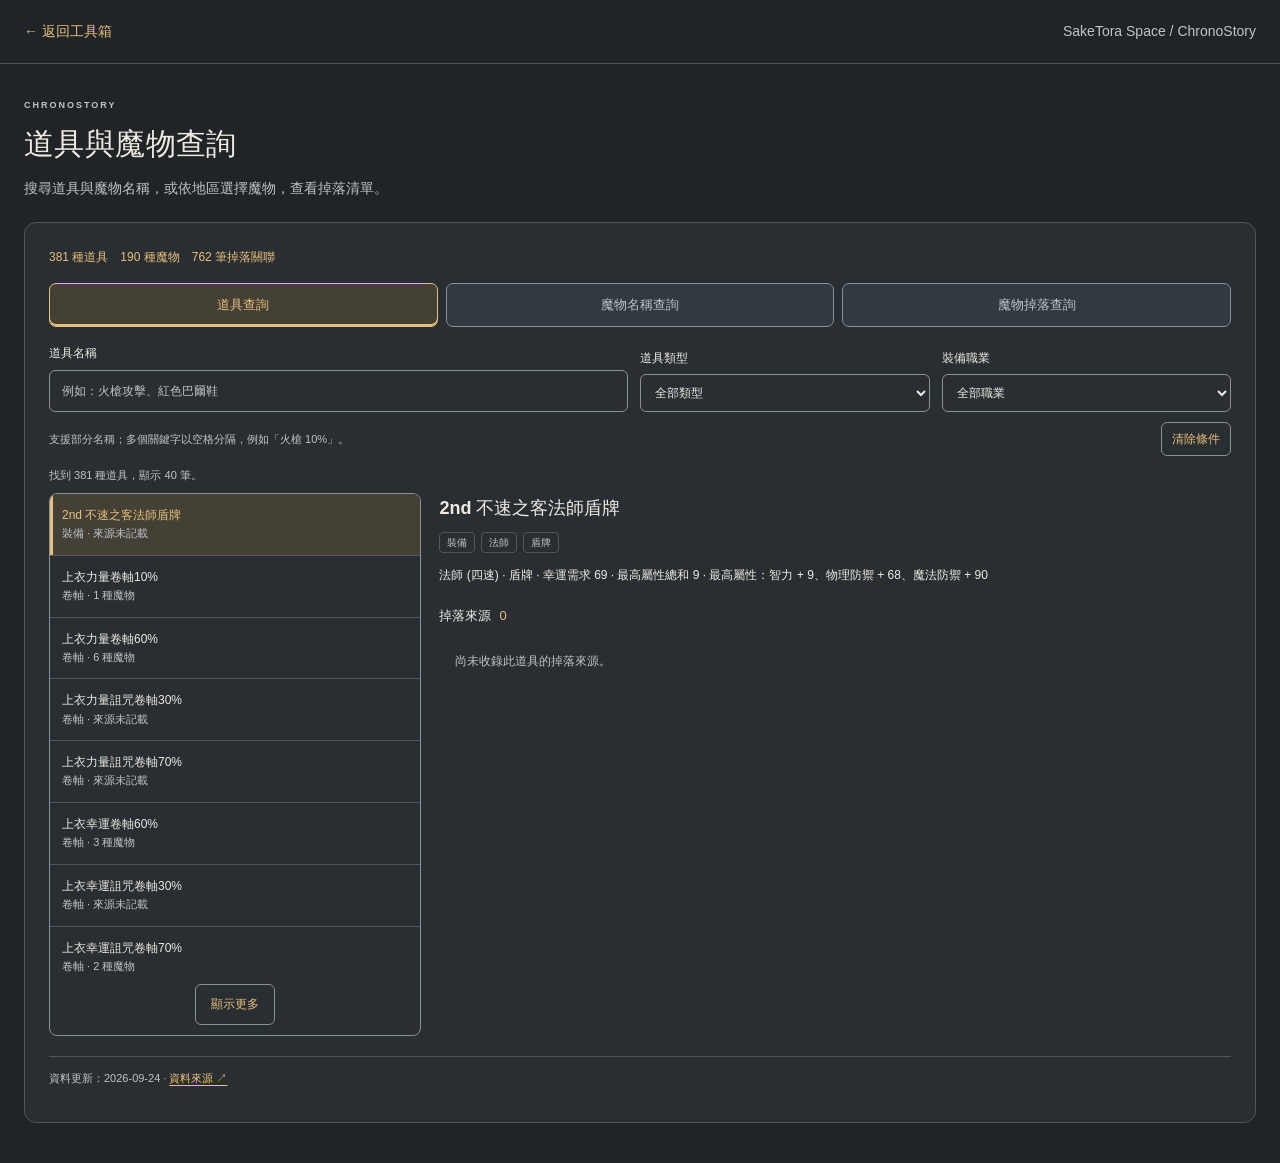
==== chronostory-drops.html @ 6ffffc15 "feat: 新增 ChronoStory 查詢工具並更新全站配色 新增道具、魔物與地區掉落查詢，支援關鍵字及職業、類型篩選。  加入掉落資料快照、試算表匯入器與測試，並補充資料更新文件。  新增一至四" ====
<!doctype html>
<html lang="zh-Hant">
<head>
  <meta charset="utf-8">
  <meta name="viewport" content="width=device-width, initial-scale=1">
  <meta name="theme-color" content="#202427">
  <meta name="description" content="ChronoStory 道具與魔物查詢，依名稱搜尋掉落來源，或選擇地區與魔物查看掉落清單。">
  <title>道具與魔物查詢 · ChronoStory · SakeTora Space</title>
  <link rel="icon" href="./assets/favicon.svg" type="image/svg+xml">
  <link rel="stylesheet" href="./assets/css/styles.css">
  <link rel="stylesheet" href="./assets/css/chronostory-drops.css">
  <script src="./assets/js/tools/chronostory/drop-search.js" defer></script>
</head>
<body class="chronostory-page">
  <a class="skip-link" href="#main">跳至主要內容</a>
  <header class="chronostory-header"><a href="./index.html">← 返回工具箱</a><span class="muted">SakeTora Space / ChronoStory</span></header>
  <main id="main">
    <div class="chronostory-heading"><span class="eyebrow muted">CHRONOSTORY</span><h1>道具與魔物查詢</h1><p class="muted">搜尋道具與魔物名稱，或依地區選擇魔物，查看掉落清單。</p></div>
    <section id="chronostory-content" class="chronostory-panel" aria-label="ChronoStory 掉落查詢"></section>
    <noscript><p>請啟用 JavaScript 以使用查詢功能。</p></noscript>
  </main>
</body>
</html>
---- assets/css/styles.css ----
:root {
  color-scheme: dark;
  --bg: #202427;
  --panel: #292e32;
  --surface-soft: #333a3f;
  --panel-hover: #3c4143;
  --line: #4d565c;
  --control-line: #879198;
  --text: #eeeae2;
  --muted: #bdc4c7;
  --accent: #e7bf7b;
  --selected: #444036;
  --primary: #e7bf7b;
  --primary-hover: #f2d39f;
  --on-primary: #292419;
  --success: #a1d2b0;
  --warning: #f2d39f;
  --danger: #ffa8aa;
  --shadow: 0 8px 24px #00000018;
  --sidebar: 232px;
  font-family: Inter, "Segoe UI", "Noto Sans TC", "Microsoft JhengHei", sans-serif;
  font-synthesis: none;
}
*{box-sizing:border-box}html{scroll-behavior:smooth;scroll-padding-top:24px}body{margin:0;background:var(--bg);color:var(--text);font-size:14px;line-height:1.65}button,input,textarea{font:inherit}button,a,input,textarea{-webkit-tap-highlight-color:transparent}button{cursor:pointer}button,a{touch-action:manipulation}button{color:inherit}a{color:inherit;text-decoration:none}button:focus-visible,a:focus-visible,input:focus-visible,textarea:focus-visible{outline:2px solid var(--accent);outline-offset:4px}button:disabled{opacity:.45;cursor:not-allowed}[hidden]{display:none!important}.muted{color:var(--muted)}.accent{color:var(--accent)}.skip-link{position:fixed;top:-80px;left:20px;z-index:20;padding:12px;background:var(--accent);color:var(--bg)}.skip-link:focus{top:12px}
.sidebar{width:var(--sidebar);position:fixed;inset:0 auto 0 0;border-right:1px solid var(--line);padding:34px 22px;display:flex;flex-direction:column;background:var(--panel)}.brand{display:flex;gap:12px;align-items:center;font-size:21px;font-weight:700;letter-spacing:-.6px}.brand small{display:block;font-size:9px;color:var(--muted);letter-spacing:1.6px;font-weight:500;margin-top:1px}.brand-mark{position:relative;display:grid;place-items:center;width:40px;height:44px;border-radius:12px;background:var(--primary);color:var(--on-primary);font-size:29px;font-weight:800;transform:rotate(-5deg)}.brand-mark span{position:absolute;font-size:17px;right:-4px;top:-9px;color:var(--accent);text-shadow:2px 2px var(--panel)}.nav-label{font-size:10px;letter-spacing:1.8px;color:var(--muted);margin:58px 12px 14px}.navigation{display:grid;gap:7px}.nav-item{display:flex;align-items:center;gap:13px;background:none;border:0;padding:12px 14px;text-align:left;border-radius:7px;color:var(--muted)}.nav-item>span:first-child{font-size:21px;width:20px;line-height:1}.nav-item.active{background:var(--selected);color:var(--accent)}.nav-item:hover{background:var(--surface-soft)}.nav-count{margin-left:auto;font-size:11px;line-height:20px;min-width:22px;text-align:center;border-radius:4px;background:var(--surface-soft)}.nav-divider{height:1px;background:var(--line);margin:14px 10px}.sidebar-bottom{margin-top:auto;font-size:11px;color:var(--muted);padding:16px 10px 0}.status-dot{display:inline-block;width:6px;height:6px;border-radius:50%;background:var(--success);margin-right:7px;vertical-align:middle}
.workspace{margin-left:var(--sidebar)}.topbar{height:76px;border-bottom:1px solid var(--line);display:flex;justify-content:space-between;align-items:center;padding:0 48px;font-size:12px}.breadcrumb{margin:0 16px;color:var(--muted)}.local-badge{color:var(--muted);font-size:11px}main{max-width:1370px;padding:0 48px;margin:auto}.eyebrow{font-size:9px;letter-spacing:2px;font-weight:600}.primary-button{background:var(--primary);color:var(--on-primary);border:1px solid var(--accent);border-radius:6px;padding:10px 17px;font-weight:650;display:inline-flex;gap:29px;align-items:center;justify-content:center;font-size:12px}.primary-button:hover{background:var(--primary-hover);border-color:var(--primary-hover)}
.toolbox{padding-top:34px}.section-top{display:flex;align-items:center;justify-content:space-between;gap:20px}h1,h2{font-size:22px;letter-spacing:.4px;font-weight:600;margin:7px 0 0}#result-count{display:inline-block;vertical-align:middle;font-size:11px;font-weight:400;color:var(--muted);border:1px solid var(--line);padding:0 7px;border-radius:4px;margin-left:9px;line-height:20px}.search{display:flex;align-items:center;gap:10px;width:260px;padding:7px 11px;border:1px solid var(--line);border-radius:6px;background:var(--panel);color:var(--muted)}.search>span{font-size:24px;line-height:1}.search input{min-width:0;width:100%;border:0;background:none;outline:none;color:var(--text);font-size:12px}.search:focus-within{border-color:var(--accent)}.search kbd{font-family:inherit;border:1px solid var(--control-line);border-radius:3px;padding:0 5px;font-size:10px}.filter-row{display:flex;align-items:center;justify-content:space-between;margin:24px 0 21px;gap:16px}.filter-tabs{display:flex;gap:7px;flex-wrap:wrap}.filter-tab{border:1px solid transparent;background:none;border-radius:5px;padding:5px 13px;font-size:11px;color:var(--muted)}.filter-tab.active{background:var(--selected);border-color:var(--accent);color:var(--accent)}.filter-tab:hover{color:var(--text)}.filter-hint{font-size:10px;color:var(--muted)}.tool-grid{display:grid;grid-template-columns:repeat(3,minmax(0,1fr));gap:12px}.tool-card{position:relative;display:flex;flex-direction:column;background:var(--panel);border:1px solid var(--line);border-radius:10px;padding:14px 15px 0;transition:border-color .2s,transform .2s;min-height:168px}.tool-card:hover{border-color:var(--accent);transform:translateY(-3px)}.card-top{display:flex;justify-content:space-between;align-items:center;margin-bottom:8px}.tool-icon{width:30px;height:30px;display:grid;place-items:center;flex-shrink:0;border-radius:8px;font-size:20px;line-height:1;color:var(--tone);background:color-mix(in srgb,var(--tone) 10%,transparent);border:1px solid color-mix(in srgb,var(--tone) 17%,transparent)}.favorite-button{background:none;border:0;color:var(--muted);padding:6px;font-size:23px;line-height:1}.favorite-button[aria-pressed="true"]{color:var(--accent)}.favorite-button:hover{color:var(--accent)}.tool-card h3{font-size:15px;letter-spacing:.3px;margin:0 0 6px;font-weight:600}.tool-card p{font-size:11px;line-height:1.8;color:var(--muted);margin:0 0 10px;flex:1}.card-footer{display:flex;align-items:center;justify-content:space-between;border-top:1px solid var(--line);padding:8px 0}.category-label{font-size:9px;letter-spacing:.5px;color:var(--muted)}.open-tool{border:0;background:none;font-size:10px;padding:3px 0 3px 12px;color:var(--text)}.open-tool span{font-size:15px;margin-left:12px;color:var(--accent)}.empty-state{text-align:center;padding:50px 20px;border:1px dashed var(--line);border-radius:9px;color:var(--muted)}.empty-state>span{font-size:35px}.empty-state h3{color:var(--text);margin:5px}.empty-state p{font-size:13px}footer{display:flex;justify-content:space-between;color:var(--muted);font-size:10px;padding:28px 0}footer .accent{margin-left:6px}
dialog{width:min(520px,calc(100% - 32px));max-height:calc(100dvh - 40px);background:var(--panel);color:var(--text);border:1px solid var(--control-line);border-radius:14px;padding:25px;box-shadow:0 30px 100px #0007}dialog::backdrop{background:#10182099;backdrop-filter:blur(5px)}body:has(dialog[open]){overflow:hidden}.dialog-header{display:flex;justify-content:space-between;align-items:center;margin-bottom:18px}.dialog-header h2{margin-top:4px}.icon-button{border:1px solid var(--line);background:var(--surface-soft);border-radius:6px;width:34px;height:34px;font-size:24px;line-height:1}.tool-description{color:var(--muted);font-size:13px;margin-bottom:20px}.tool-form{display:grid;gap:16px}.field{display:grid;gap:6px;font-size:12px;color:var(--text)}.field input,.field textarea{border:1px solid var(--control-line);border-radius:6px;background:var(--panel);padding:10px 12px;color:var(--text);width:100%;min-width:0}.field textarea{resize:vertical;min-height:125px;line-height:1.8}.field small{color:var(--muted);font-size:10px}.input-row{display:grid;grid-template-columns:1fr 1fr;gap:14px}.result{padding:17px;background:var(--selected);border:1px solid var(--accent);border-radius:7px;color:var(--accent);overflow-wrap:anywhere;white-space:pre-wrap;font-size:14px;min-height:61px}.actions{display:flex;gap:9px;flex-wrap:wrap}.secondary-button{border:1px solid var(--control-line);color:var(--accent);background:transparent;border-radius:6px;padding:9px 15px;font-size:12px}.secondary-button:hover{background:var(--selected)}.timer-display{text-align:center;font-size:64px;font-variant-numeric:tabular-nums;letter-spacing:3px;color:var(--accent);line-height:1.4;margin:15px 0}.helper,.notice{font-size:11px;color:var(--muted)}.stats{display:grid;grid-template-columns:repeat(3,1fr);gap:9px}.stat{text-align:center;background:var(--selected);border-radius:6px;padding:14px 3px;font-size:11px;color:var(--muted)}.stat strong{display:block;color:var(--accent);font-size:25px}.toast{position:fixed;bottom:24px;left:calc(50% + var(--sidebar)/2);transform:translateX(-50%);border:1px solid var(--accent);background:var(--panel);box-shadow:0 10px 40px #0006;border-radius:8px;padding:11px 20px;color:var(--text);font-size:12px;z-index:10;max-width:90vw}

@media(max-width:1150px){:root{--sidebar:200px}.sidebar{padding:30px 15px}.topbar{padding:0 30px}main{padding:0 30px}.tool-grid{grid-template-columns:repeat(2,minmax(0,1fr))}.filter-hint{display:none}}
@media(max-width:780px){:root{--sidebar:0px}.sidebar{position:static;width:100%;padding:18px 22px;border-right:0;border-bottom:1px solid var(--line);display:block}.brand{font-size:19px}.brand-mark{width:35px;height:36px;font-size:25px}.brand small{font-size:8px}.nav-label,.navigation,.sidebar-bottom{display:none}.workspace{margin:0}.topbar{height:49px;padding:0 22px;font-size:10px}.local-badge{font-size:9px}main{padding:0 22px}.toolbox{padding-top:26px}.search{width:220px}.toast{left:50%}}
@media(max-width:520px){.section-top{display:block}.search{margin-top:19px;width:100%}.search input{font-size:13px}.search kbd{display:none}.filter-row{margin:17px 0}.filter-tabs{gap:4px}.filter-tab{padding:6px 11px;font-size:11px}.tool-grid{grid-template-columns:1fr}.tool-card{min-height:168px}.tool-card p{font-size:12px}footer{gap:10px;font-size:9px}.timer-display{font-size:50px}.local-badge{font-size:8px}.tool-form input,.tool-form textarea{font-size:16px}}
@media(prefers-reduced-motion:reduce){html{scroll-behavior:auto}*,*::before,*::after{transition:none!important}}

/* Expandable tool navigation */
.sidebar{overflow-y:auto}
.brand{flex-shrink:0}
.nav-item{width:100%;gap:9px;font-size:13px}
.nav-chevron{margin-left:auto;font-size:20px;transition:transform .2s}
.nav-item[aria-expanded="true"] .nav-chevron{transform:rotate(90deg)}
.nav-count + .nav-chevron{margin-left:0}
.nav-submenu{list-style:none;margin:5px 0 10px 23px;padding:0 0 0 12px;border-left:1px solid var(--line)}
.nav-tool{display:block;width:100%;border:0;background:none;color:var(--muted);text-align:left;padding:8px 6px;border-radius:5px;font-size:12px}
.nav-tool:hover{background:var(--panel-hover);color:var(--accent)}
.nav-empty{padding:9px 0;color:var(--muted);font-size:11px}
#navigation-toggle{display:none}
@media(max-width:780px){
  #navigation-toggle{display:block;margin-top:16px}
  .sidebar.menu-open .navigation{display:grid;margin-top:14px}
}

.timer-actions{display:grid;grid-template-columns:repeat(3,minmax(0,1fr));gap:10px;width:100%}
.timer-actions button{width:100%;min-width:0;padding:11px 8px}

/* Stretch the native button/link across its card, keeping favorites separate. */
.tool-card .open-tool::after{content:"";position:absolute;inset:0;z-index:1;border-radius:10px;cursor:pointer}
.tool-card .open-tool:focus-visible::after{outline:2px solid var(--accent);outline-offset:3px}
.tool-card .favorite-button{position:relative;z-index:2}
#timer-status{margin:0;min-height:1.65em;text-align:center;color:var(--muted)}
.type-filters{display:flex;align-items:center;flex-wrap:wrap;gap:8px 18px;margin:-5px 0 20px;font-size:12px;color:var(--muted)}
.type-filters label{display:inline-flex;align-items:center;gap:7px;min-height:36px;cursor:pointer;color:var(--text)}
.type-filters input{width:16px;height:16px;margin:0;accent-color:var(--primary);cursor:pointer}

/* Text labels and distinct surfaces keep card types recognizable without color alone. */
.card-identity{display:flex;align-items:center;gap:9px}
.card-type{font-size:10px;line-height:1.6;padding:2px 7px;border-radius:4px}
.card-tool{border-color:var(--line);box-shadow:inset 3px 0 var(--accent);background:var(--panel)}
.card-tool .tool-icon{background:var(--selected);border-color:var(--accent);color:var(--accent)}
.card-tool .card-type{background:var(--selected);color:var(--accent)}
.card-link{background:var(--panel)}
.card-link .tool-icon{background:var(--surface-soft);border-color:var(--line);color:var(--muted)}
.card-link .card-type{border:1px solid var(--line);color:var(--muted)}

/* Category accordions contain separate grids so links always start a new row. */
.tool-collection{display:grid;gap:24px;min-width:0}
.category-group{min-width:0;border-top:1px solid var(--line)}
.category-group>summary{display:flex;align-items:center;gap:10px;padding:14px 0;cursor:pointer;list-style:none}
.category-group>summary::-webkit-details-marker{display:none}
.category-group>summary::before{content:"›";color:var(--accent);font-size:22px;line-height:1;transition:transform .2s}
.category-group[open]>summary::before{transform:rotate(90deg)}
.category-group>summary:focus-visible{outline:2px solid var(--accent);outline-offset:3px;border-radius:4px}
.category-group>summary h2{font-size:16px;margin:0}
.group-count{color:var(--muted);font-size:11px;border:1px solid var(--line);border-radius:4px;padding:0 7px}
.category-content{display:grid;gap:20px;padding:0 0 6px}
.card-section{min-width:0}
.card-section-title{display:flex;gap:8px;align-items:center;margin:0 0 10px;font-size:11px;font-weight:500;color:var(--muted)}
.card-section-title span{font-size:10px;opacity:.8}

dialog.dialog-wide{width:min(960px,calc(100% - 32px))}
.glacier-help{margin:0;text-align:right}
.glacier-actions{justify-content:flex-end}
.reform-actions{justify-content:flex-end}
.grade-merchant{display:flex;align-items:center;gap:8px;font-size:12px;color:var(--text)}
.grade-merchant input{accent-color:var(--accent);flex-shrink:0}
.laboratory-timers{min-width:0;margin-top:16px;border-top:1px solid var(--line);padding-top:12px}
.laboratory-timers>summary{cursor:pointer;font-size:14px;line-height:1.8}
.laboratory-content{display:grid;gap:8px;margin-top:10px}
.laboratory-passwords{display:grid;grid-template-columns:repeat(2,minmax(0,1fr));gap:10px;margin:0}
.laboratory-passwords>div{min-width:0;padding:12px;background:var(--surface-soft);border:1px solid var(--line);border-radius:6px}
.laboratory-passwords dt{font-size:11px;color:var(--muted)}
.laboratory-passwords dd{margin:8px 0 0;color:var(--accent);font-size:15px;line-height:1.5;font-variant-numeric:tabular-nums;overflow-wrap:anywhere}
#laboratory-binary{font-family:monospace;white-space:nowrap}
.laboratory-note{margin:0 0 4px;line-height:1.7}
.laboratory-boss{display:grid;grid-template-columns:minmax(0,1fr) auto;align-items:center;gap:8px;padding:10px 12px;border:1px solid var(--line);border-radius:8px}
.laboratory-boss h3{grid-column:1/-1;margin:0;font-size:12px;font-weight:500;line-height:1.6}
.laboratory-clock{display:flex;flex-wrap:wrap;align-items:center;gap:8px}
.laboratory-clock-meta{display:grid;gap:2px}
.laboratory-clock output{font-size:28px;color:var(--accent);font-variant-numeric:tabular-nums}
.laboratory-boss .actions{gap:6px}
.laboratory-boss .actions button{padding:8px 10px;min-height:36px}
dialog:has(#timer-form) #timer-form{gap:10px;min-width:0;align-content:start}
dialog:has(#timer-form) .timer-display{font-size:50px;line-height:1.2;margin:4px 0}
@media(min-width:800px) and (orientation:landscape){
  dialog:has(#laboratory-timers[open]){width:min(960px,calc(100% - 32px))}
  dialog:has(#laboratory-timers[open]) #tool-content{display:grid;grid-template-columns:minmax(240px,.85fr) minmax(0,1.4fr);gap:24px;align-items:start}
  dialog:has(#laboratory-timers[open]) .laboratory-timers{margin-top:0;padding:0 0 0 24px;border-top:0;border-left:1px solid var(--line)}
}
@media(max-width:380px){
  .laboratory-boss{padding:10px;gap:6px}
  .laboratory-clock output{font-size:24px}
  .laboratory-clock-meta{flex-basis:100%}
}
.grade-chance{display:block;margin-top:5px;color:var(--muted);font-size:11px}
.reform-table.grade-table thead th{text-align:center}
.reform-table.grade-table thead th:first-child[rowspan]{text-align:left}
#grade-price[aria-invalid="true"]{border-color:var(--accent)}
.reform-prices{display:grid;grid-template-columns:repeat(2,minmax(0,1fr));gap:12px}
@media(max-width:480px){.reform-prices{grid-template-columns:1fr}}
.reform-help{margin:0}
.reform-messages{display:grid;gap:6px}
.reform-warning{color:var(--accent)}
.reform-table-scroll{min-width:0;overflow-x:auto;border:1px solid var(--line);border-radius:8px}
.reform-table-scroll:focus-visible{outline:2px solid var(--accent);outline-offset:3px}
.reform-table{width:100%;border-collapse:collapse;white-space:nowrap;font-size:12px}
.reform-table th,.reform-table td{padding:12px;text-align:right;border-top:1px solid var(--line)}
.reform-table th:first-child,.reform-table td:first-child{text-align:left}
.reform-formula{display:block;white-space:normal;min-width:210px;max-width:280px;margin-top:5px;color:var(--muted);font-size:11px;font-weight:400}
.reform-quick-table th:nth-child(2),.reform-quick-table td:nth-child(2){text-align:center}
.reform-quick-table .field{justify-items:center}
.reform-table thead{background:var(--surface-soft);color:var(--muted)}
.reform-table tbody th{font-weight:400}
.reform-table tbody tr:nth-child(even){background:var(--surface-soft)}
.reform-table input{min-width:90px;width:110px;text-align:right}
.reform-table output{color:var(--accent);font-variant-numeric:tabular-nums}
.reform-table input[aria-invalid="true"],.reform-prices input[aria-invalid="true"]{border-color:var(--accent)}
.job-info{display:grid;gap:12px}
.job-info>details{min-width:0;border:1px solid var(--line);border-radius:8px;padding:12px}
.job-info summary{cursor:pointer;font-size:14px;color:var(--accent)}
.job-info .job-location-details>summary{list-style:none;font-size:inherit;color:inherit}
.job-location-details>summary::-webkit-details-marker{display:none}
.job-location-toggle{display:inline-block;margin-left:6px;padding:1px 8px;border:1px solid var(--line);border-radius:4px;color:var(--accent);font-size:11px}
.job-location-details .job-location-hide,.job-location-details[open] .job-location-show{display:none}
.job-location-details[open] .job-location-hide{display:inline}
.job-steps{margin:12px 0 0;padding-left:24px;font-size:13px;line-height:1.8}
.job-steps>li+li{margin-top:12px}
.job-steps-compact{margin-top:4px;line-height:1.5}
.job-steps-compact>li+li{margin-top:4px}
.job-locations{margin:6px 0 0;padding-left:20px;color:var(--muted)}
.job-info a{color:var(--accent);text-decoration:underline;text-underline-offset:3px}
.job-info summary:focus-visible,.job-table-scroll:focus-visible{outline:2px solid var(--accent);outline-offset:3px}
.job-table-scroll{overflow-x:auto;margin-top:12px}
.job-table{width:100%;border-collapse:collapse;font-size:12px;white-space:nowrap}
.job-table th,.job-table td{padding:10px 8px;text-align:left;border-bottom:1px solid var(--line)}
.job-table thead{background:var(--surface-soft);color:var(--muted)}
.job-table tbody th{font-weight:400}
.job-table tbody tr:last-child th,.job-table tbody tr:last-child td{border-bottom:0}
.sr-only{position:absolute;width:1px;height:1px;padding:0;margin:-1px;overflow:hidden;clip:rect(0,0,0,0);white-space:nowrap;border:0}
.glacier-prices{display:grid;grid-template-columns:repeat(3,minmax(0,1fr));gap:12px}
.glacier-table-scroll{min-width:0;overflow-x:auto;border:1px solid var(--line);border-radius:8px}
.glacier-table-scroll:focus-visible{outline:2px solid var(--accent);outline-offset:3px}
.glacier-table{width:100%;border-collapse:collapse;white-space:nowrap;font-size:12px}
.glacier-table caption{text-align:left;padding:14px;color:var(--text);font-weight:600}
.glacier-table th,.glacier-table td{padding:12px;text-align:right;border-top:1px solid var(--line)}
.glacier-table th:first-child{text-align:left}
.glacier-table thead{background:var(--surface-soft);color:var(--muted)}
.glacier-table tbody th{font-weight:400}
.glacier-table tbody tr:nth-child(even){background:var(--surface-soft)}
.glacier-table output{color:var(--accent);font-variant-numeric:tabular-nums;font-weight:600}
@media(max-width:780px){.glacier-prices{grid-template-columns:repeat(2,minmax(0,1fr))}}
@media(max-width:380px){.glacier-prices{grid-template-columns:1fr}}

.glacier-acquisition{display:grid;gap:10px}
.glacier-acquisition>div{display:grid;grid-template-columns:130px 1fr auto;gap:10px;padding:12px;background:var(--surface-soft);border:1px solid var(--line);border-radius:6px;font-size:12px}
.glacier-acquisition strong{font-weight:500}
.glacier-acquisition span{color:var(--muted)}
.glacier-acquisition b{color:var(--accent);font-variant-numeric:tabular-nums}
@media(max-width:780px){.glacier-acquisition>div{grid-template-columns:1fr}.glacier-acquisition b{font-size:13px}}

/* Graphite and amber: shared control and reading states. */
::selection{background:var(--primary);color:var(--on-primary)}
input,select,textarea{accent-color:var(--primary)}
input::placeholder,textarea::placeholder{color:var(--muted);opacity:1}
.sidebar,.topbar{background:var(--panel)}
.nav-item.active{box-shadow:inset 3px 0 var(--accent)}
.search{border-color:var(--control-line)}
.search:focus-within{outline:2px solid var(--accent);outline-offset:3px}
.tool-card:hover{background:var(--panel-hover)}
.card-tool .tool-icon{border-color:var(--line)}
.secondary-button{background:var(--panel)}
.secondary-button:hover{border-color:var(--accent)}
.reform-warning{color:var(--warning)}
#grade-price[aria-invalid="true"],.reform-table input[aria-invalid="true"],.reform-prices input[aria-invalid="true"]{border-color:var(--danger)}
select:focus-visible{outline:2px solid var(--accent);outline-offset:4px}
---- assets/css/chronostory-drops.css ----
/* ChronoStory: local item / monster drop lookup. */
.chronostory-header{display:flex;justify-content:space-between;gap:16px;flex-wrap:wrap;padding:20px max(24px,calc((100% - 1232px)/2));border-bottom:1px solid var(--line)}
.chronostory-header a{color:var(--accent)}
.chronostory-page main{max-width:1280px;padding:28px 24px 40px}
.chronostory-heading{margin-bottom:22px}
.chronostory-heading h1{margin:4px 0;font-size:30px}
.chronostory-heading p{margin:8px 0;font-size:14px}
.chronostory-panel{padding:24px;border:1px solid var(--line);border-radius:12px;background:var(--panel)}
.drop-search{min-width:0;font-size:13px;line-height:1.7}
.drop-search [hidden]{display:none!important}
.drop-summary,.drop-tags{display:flex;gap:6px 12px;flex-wrap:wrap}
.drop-summary{color:var(--accent);font-size:12px;margin-bottom:16px}
.drop-modes{display:flex;gap:8px;margin-bottom:16px}
.drop-modes button{flex:1;border:1px solid var(--line);border-radius:7px;padding:10px;background:var(--surface-soft);color:var(--muted);font-size:13px}
.drop-modes button[aria-pressed="true"]{background:var(--selected);color:var(--accent);border-color:var(--accent)}
.drop-controls{display:grid;grid-template-columns:minmax(0,2fr) minmax(0,1fr) minmax(0,1fr);gap:12px;align-items:end}
.drop-region-controls{display:grid;grid-template-columns:repeat(2,minmax(0,1fr));gap:16px}
.drop-search .field{min-width:0}
.drop-search select{width:100%;min-width:0;border:1px solid var(--control-line);border-radius:6px;background:var(--panel);padding:10px;color:var(--text);font:inherit}
.drop-search select:disabled{opacity:.5}
.drop-search-actions{display:flex;align-items:center;justify-content:space-between;gap:12px;margin:10px 0}
.drop-search-actions p{margin:0}
.drop-search-actions button{flex-shrink:0;padding:6px 10px}
#drop-result-status{margin:8px 0}
.drop-browser{display:grid;grid-template-columns:minmax(190px,.8fr) minmax(0,1.7fr);gap:18px;align-items:start}
.drop-region-browser{grid-template-columns:minmax(0,1fr)}
.drop-results{min-width:0;border:1px solid var(--line);border-radius:8px;background:var(--panel);overflow:hidden}
.drop-result-list{max-height:480px;overflow-y:auto;overscroll-behavior:contain}
.drop-result{display:block;width:100%;border:0;border-bottom:1px solid var(--line);padding:12px;text-align:left;color:var(--text);background:none;font-size:12px;line-height:1.6;overflow-wrap:anywhere}
.drop-result[aria-pressed="true"]{background:var(--selected);box-shadow:inset 3px 0 var(--accent);color:var(--accent)}
.drop-result:hover{background:var(--surface-soft)}
.drop-result small,.drop-table small{display:block;font-weight:400;color:var(--muted);font-size:11px}
.drop-results>#drop-more{display:block;margin:10px auto}
.drop-detail{min-width:0}
.drop-detail h3{margin:0 0 8px;font-size:18px;overflow-wrap:anywhere;scroll-margin-top:24px}
.drop-detail h4{margin:20px 0 8px;font-size:13px}
.drop-detail h4 span{margin-left:8px;color:var(--accent);font-weight:400}
.drop-tags{gap:6px}
.drop-tags span{font-size:10px;border:1px solid var(--line);border-radius:4px;padding:1px 7px;color:var(--muted)}
.drop-facts{list-style:none;margin:12px 0;padding:0;font-size:12px}
.drop-facts li+li{margin-top:8px}
.drop-placeholder{padding:16px;color:var(--muted);font-size:12px;margin:0}
.drop-detail>.secondary-button{margin-bottom:12px}
.drop-table-scroll{overflow-x:auto;border:1px solid var(--line);border-radius:8px}
.drop-table{width:100%;border-collapse:collapse;font-size:12px;table-layout:fixed}
.drop-table th,.drop-table td{text-align:left;vertical-align:top;padding:12px;overflow-wrap:anywhere}
.drop-table thead{background:var(--surface-soft);color:var(--muted)}
.drop-table thead th:last-child{width:28%;min-width:90px}
.drop-table tbody th{font-weight:400}
.drop-table tbody tr+tr{border-top:1px solid var(--line)}
.drop-table td{color:var(--accent);font-variant-numeric:tabular-nums}
.drop-table .drop-effects{margin-top:5px;color:var(--text);line-height:1.8}
.drop-related{padding:0;border:0;background:none;text-align:left;color:var(--accent);line-height:1.7;font:inherit;text-decoration:underline;text-underline-offset:3px;overflow-wrap:anywhere}
.drop-related span{display:inline-block;margin-left:3px}
.drop-source{margin-top:20px;border-top:1px solid var(--line);padding-top:12px;color:var(--muted);font-size:11px}
.drop-source a{color:var(--accent);text-decoration:underline;text-underline-offset:3px}
.drop-search button:focus-visible,.drop-search input:focus-visible,.drop-search select:focus-visible,.drop-table-scroll:focus-visible{outline:2px solid var(--accent);outline-offset:-2px}
@media(max-width:680px){
  .chronostory-header{font-size:12px;padding:16px}
  .chronostory-page main{padding:22px 16px 32px}
  .chronostory-heading h1{font-size:25px}
  .chronostory-panel{padding:16px}
  .drop-controls{grid-template-columns:repeat(2,minmax(0,1fr))}
  .drop-region-controls{grid-template-columns:minmax(0,1fr)}
  .drop-query{grid-column:1/-1}
  .drop-search input,.drop-search select{font-size:16px}
  .drop-browser{grid-template-columns:minmax(0,1fr)}
  .drop-result-list{max-height:220px}
  .drop-modes button{font-size:12px;padding:10px 6px}
  .drop-table th,.drop-table td{padding:10px 8px}
}

.drop-modes button,.drop-results{border-color:var(--control-line)}
.drop-modes button[aria-pressed="true"]{border-color:var(--accent);box-shadow:inset 0 -2px var(--accent)}
.drop-table tbody tr:nth-child(even){background:var(--surface-soft)}
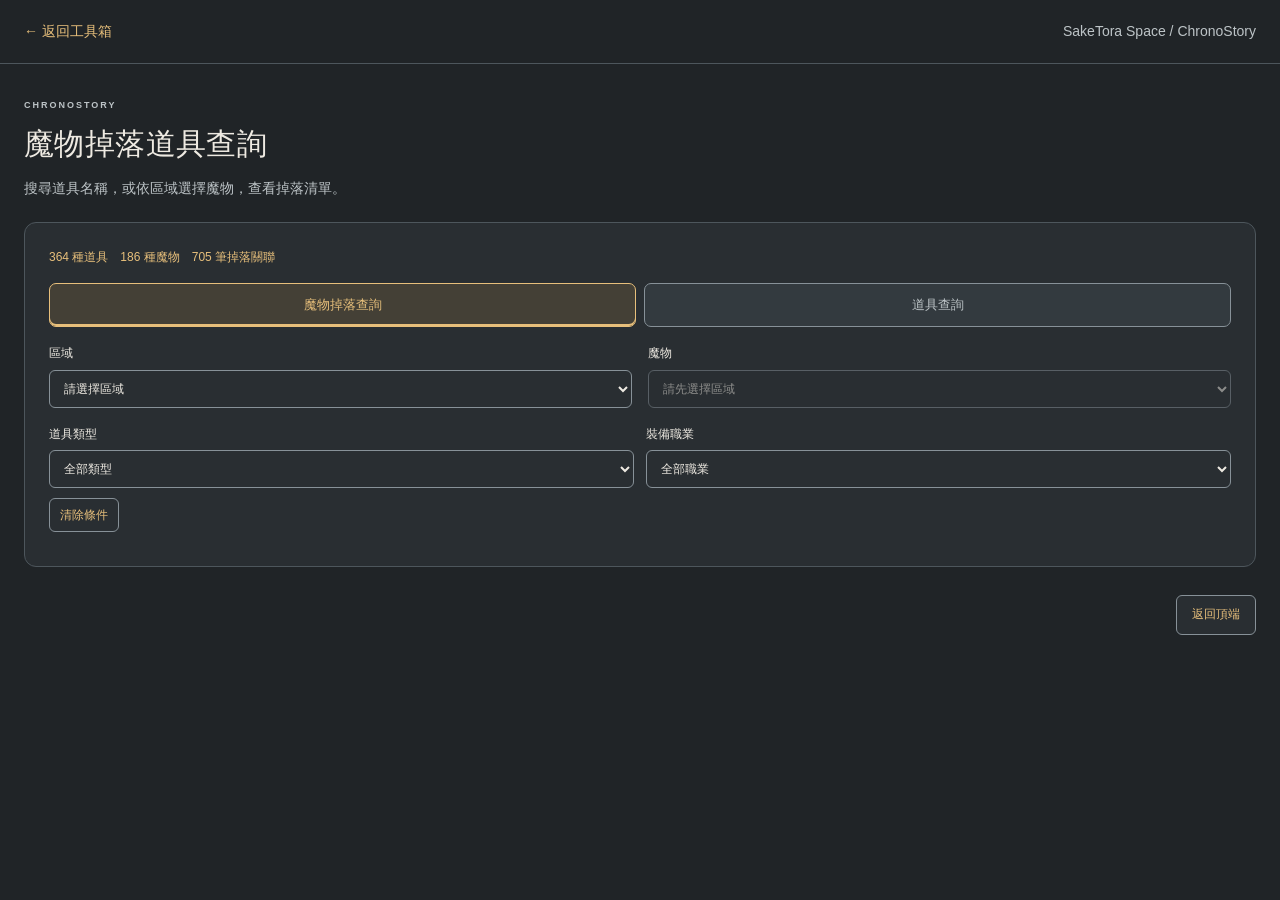
==== commit 511c3a42: "feat: 完善 ChronoStory 查詢功能與網站歡迎介面 - 整合掉落查詢入口，新增部位與職業篩選 - 修正資料分類、排序、屬性說明並移除廢棄裝備 - 改善道具明細呈現及瀏覽器歷史導覽 - 調" ====
--- a/chronostory-drops.html
+++ b/chronostory-drops.html
@@ -4,20 +4,22 @@
   <meta charset="utf-8">
   <meta name="viewport" content="width=device-width, initial-scale=1">
   <meta name="theme-color" content="#202427">
-  <meta name="description" content="ChronoStory 道具與魔物查詢，依名稱搜尋掉落來源，或選擇地區與魔物查看掉落清單。">
-  <title>道具與魔物查詢 · ChronoStory · SakeTora Space</title>
-  <link rel="icon" href="./assets/favicon.svg" type="image/svg+xml">
+  <meta name="description" content="ChronoStory 魔物掉落道具查詢，依名稱搜尋掉落來源，或選擇區域與魔物查看掉落清單。">
+  <title>魔物掉落道具查詢 · ChronoStory · SakeTora Space</title>
+  <link rel="icon" href="./assets/favicon.png" type="image/png">
   <link rel="stylesheet" href="./assets/css/styles.css">
   <link rel="stylesheet" href="./assets/css/chronostory-drops.css">
   <script src="./assets/js/tools/chronostory/drop-search.js" defer></script>
+  <script src="./assets/js/page-navigation.js" defer></script>
 </head>
 <body class="chronostory-page">
   <a class="skip-link" href="#main">跳至主要內容</a>
   <header class="chronostory-header"><a href="./index.html">← 返回工具箱</a><span class="muted">SakeTora Space / ChronoStory</span></header>
   <main id="main">
-    <div class="chronostory-heading"><span class="eyebrow muted">CHRONOSTORY</span><h1>道具與魔物查詢</h1><p class="muted">搜尋道具與魔物名稱，或依地區選擇魔物，查看掉落清單。</p></div>
+    <div class="chronostory-heading"><span class="eyebrow muted">CHRONOSTORY</span><h1>魔物掉落道具查詢</h1><p class="muted">搜尋道具名稱，或依區域選擇魔物，查看掉落清單。</p></div>
     <section id="chronostory-content" class="chronostory-panel" aria-label="ChronoStory 掉落查詢"></section>
     <noscript><p>請啟用 JavaScript 以使用查詢功能。</p></noscript>
+    <footer><div class="footer-actions"><button id="back-to-top" class="secondary-button" type="button">返回頂端</button></div></footer>
   </main>
 </body>
 </html>
--- a/assets/css/styles.css
+++ b/assets/css/styles.css
@@ -146,6 +146,25 @@
 .job-info{display:grid;gap:12px}
 .job-info>details{min-width:0;border:1px solid var(--line);border-radius:8px;padding:12px}
 .job-info summary{cursor:pointer;font-size:14px;color:var(--accent)}
+.job-stage-placeholder{display:none}
+.job-level{margin:12px 0;color:var(--muted);font-size:13px}
+.job-stage-content:focus-visible{outline:2px solid var(--accent);outline-offset:-2px}
+@media(min-width:900px){
+  dialog:has(.job-info){width:min(960px,calc(100% - 32px));height:min(720px,calc(100dvh - 40px));overflow:hidden}
+  dialog[open]:has(.job-info){display:flex;flex-direction:column}
+  dialog:has(.job-info) .dialog-header{flex-shrink:0}
+  dialog:has(.job-info) #tool-content{flex:1;min-height:0}
+  .job-info{position:relative;height:100%;display:flex;flex-direction:column;gap:12px;isolation:isolate}
+  .job-info::before{content:"";position:absolute;inset:0 0 0 164px;border:1px solid var(--line);border-radius:8px;background:var(--surface-soft);z-index:-1}
+  .job-info>.job-stage{width:140px;padding:0;border:0}
+  .job-stage>summary{padding:12px;border:1px solid var(--line);border-radius:8px;list-style:none}
+  .job-stage>summary::-webkit-details-marker{display:none}
+  .job-stage[open]>summary{background:var(--selected);border-color:var(--accent)}
+  .job-stage-content{position:absolute;inset:0 0 0 164px;overflow:auto;overscroll-behavior:contain;scrollbar-gutter:stable;padding:20px}
+  .job-stage-content .job-level{margin-top:0}
+  .job-stage-placeholder{display:block;position:absolute;inset:0 0 0 164px;margin:0;padding:20px;color:var(--muted)}
+  .job-info:has(>.job-stage[open]) .job-stage-placeholder{display:none}
+}
 .job-info .job-location-details>summary{list-style:none;font-size:inherit;color:inherit}
 .job-location-details>summary::-webkit-details-marker{display:none}
 .job-location-toggle{display:inline-block;margin-left:6px;padding:1px 8px;border:1px solid var(--line);border-radius:4px;color:var(--accent);font-size:11px}
@@ -164,6 +183,11 @@
 .job-table thead{background:var(--surface-soft);color:var(--muted)}
 .job-table tbody th{font-weight:400}
 .job-table tbody tr:last-child th,.job-table tbody tr:last-child td{border-bottom:0}
+.job-translation-table{min-width:540px;table-layout:fixed;white-space:normal}
+.job-translation-table caption{text-align:left;padding:12px 8px;color:var(--accent);font-size:14px}
+.job-translation-table td{vertical-align:top;overflow-wrap:anywhere}
+.job-translation-table th[scope="rowgroup"]{vertical-align:middle}
+.job-translation-table tbody{border-bottom:1px solid var(--line)}
 .sr-only{position:absolute;width:1px;height:1px;padding:0;margin:-1px;overflow:hidden;clip:rect(0,0,0,0);white-space:nowrap;border:0}
 .glacier-prices{display:grid;grid-template-columns:repeat(3,minmax(0,1fr));gap:12px}
 .glacier-table-scroll{min-width:0;overflow-x:auto;border:1px solid var(--line);border-radius:8px}
@@ -201,3 +225,21 @@
 .reform-warning{color:var(--warning)}
 #grade-price[aria-invalid="true"],.reform-table input[aria-invalid="true"],.reform-prices input[aria-invalid="true"]{border-color:var(--danger)}
 select:focus-visible{outline:2px solid var(--accent);outline-offset:4px}
+.brand-avatar{display:block;width:44px;height:44px;object-fit:contain;flex-shrink:0}
+footer{align-items:center;flex-wrap:wrap;gap:16px}
+.footer-info{display:flex;align-items:center;gap:12px;flex-wrap:wrap}
+.footer-actions{display:flex;justify-content:flex-end;gap:8px;margin-left:auto;flex-wrap:wrap}
+.welcome-panel{position:relative;display:grid;grid-template-columns:minmax(140px,240px) minmax(0,1fr);align-items:center;gap:32px;margin-bottom:36px;padding:36px;border:1px solid var(--accent);border-top:4px solid var(--accent);border-radius:16px;background:radial-gradient(ellipse at top left,#e7bf7b24,transparent 65%),linear-gradient(135deg,#393128,var(--panel));box-shadow:0 12px 32px #00000030}
+.welcome-portrait{display:block;width:100%;height:auto;object-fit:contain;filter:drop-shadow(0 6px 14px #00000055)}
+.welcome-copy{min-width:0;padding-top:12px}
+.welcome-copy h2{margin:0 60px 16px 0;font-size:clamp(22px,2.2vw,28px);font-weight:700;line-height:1.6;color:var(--accent)}
+.welcome-copy p{margin:0 0 16px;line-height:1.9}
+.welcome-copy .welcome-version{margin-bottom:0;padding-top:12px;border-top:1px solid #e7bf7b40;color:var(--muted);font-size:12px}
+.welcome-close{position:absolute;top:12px;right:12px;padding:6px 10px;min-height:36px}
+@media(max-width:780px){
+  .brand-avatar{width:36px;height:36px}
+  .welcome-panel{grid-template-columns:minmax(0,1fr);gap:16px;padding:48px 20px 24px}
+  .welcome-portrait{max-width:180px;justify-self:center}
+  .welcome-copy{padding-top:0}
+  .welcome-copy h2{margin-right:0;font-size:22px}
+}
--- a/assets/css/chronostory-drops.css
+++ b/assets/css/chronostory-drops.css
@@ -13,8 +13,9 @@
 .drop-modes{display:flex;gap:8px;margin-bottom:16px}
 .drop-modes button{flex:1;border:1px solid var(--line);border-radius:7px;padding:10px;background:var(--surface-soft);color:var(--muted);font-size:13px}
 .drop-modes button[aria-pressed="true"]{background:var(--selected);color:var(--accent);border-color:var(--accent)}
-.drop-controls{display:grid;grid-template-columns:minmax(0,2fr) minmax(0,1fr) minmax(0,1fr);gap:12px;align-items:end}
+.drop-controls{display:grid;grid-template-columns:minmax(0,1fr) minmax(0,1fr) minmax(0,2fr);gap:12px;align-items:end}
 .drop-region-controls{display:grid;grid-template-columns:repeat(2,minmax(0,1fr));gap:16px}
+.drop-controls.drop-filters-only{grid-template-columns:repeat(2,minmax(0,1fr));margin-top:16px}
 .drop-search .field{min-width:0}
 .drop-search select{width:100%;min-width:0;border:1px solid var(--control-line);border-radius:6px;background:var(--panel);padding:10px;color:var(--text);font:inherit}
 .drop-search select:disabled{opacity:.5}
@@ -37,8 +38,11 @@
 .drop-detail h4 span{margin-left:8px;color:var(--accent);font-weight:400}
 .drop-tags{gap:6px}
 .drop-tags span{font-size:10px;border:1px solid var(--line);border-radius:4px;padding:1px 7px;color:var(--muted)}
-.drop-facts{list-style:none;margin:12px 0;padding:0;font-size:12px}
-.drop-facts li+li{margin-top:8px}
+.drop-facts{list-style:none;margin:20px 0;padding:0;font-size:12px}
+.drop-facts li{display:flex;flex-wrap:wrap;align-items:center;gap:12px 24px;line-height:1.9}
+.drop-facts li+li{margin-top:20px}
+.drop-fact-stats{flex-basis:100%}
+.drop-fact-total{padding:4px 10px;border:1px solid var(--accent);border-radius:6px;background:var(--selected);color:var(--accent);font-weight:700}
 .drop-placeholder{padding:16px;color:var(--muted);font-size:12px;margin:0}
 .drop-detail>.secondary-button{margin-bottom:12px}
 .drop-table-scroll{overflow-x:auto;border:1px solid var(--line);border-radius:8px}
@@ -46,14 +50,15 @@
 .drop-table th,.drop-table td{text-align:left;vertical-align:top;padding:12px;overflow-wrap:anywhere}
 .drop-table thead{background:var(--surface-soft);color:var(--muted)}
 .drop-table thead th:last-child{width:28%;min-width:90px}
+.drop-item-table{min-width:800px}
+.drop-item-table thead th:first-child{width:32%}
+.drop-item-table thead th:last-child{width:12%}
 .drop-table tbody th{font-weight:400}
 .drop-table tbody tr+tr{border-top:1px solid var(--line)}
 .drop-table td{color:var(--accent);font-variant-numeric:tabular-nums}
 .drop-table .drop-effects{margin-top:5px;color:var(--text);line-height:1.8}
 .drop-related{padding:0;border:0;background:none;text-align:left;color:var(--accent);line-height:1.7;font:inherit;text-decoration:underline;text-underline-offset:3px;overflow-wrap:anywhere}
 .drop-related span{display:inline-block;margin-left:3px}
-.drop-source{margin-top:20px;border-top:1px solid var(--line);padding-top:12px;color:var(--muted);font-size:11px}
-.drop-source a{color:var(--accent);text-decoration:underline;text-underline-offset:3px}
 .drop-search button:focus-visible,.drop-search input:focus-visible,.drop-search select:focus-visible,.drop-table-scroll:focus-visible{outline:2px solid var(--accent);outline-offset:-2px}
 @media(max-width:680px){
   .chronostory-header{font-size:12px;padding:16px}
@@ -73,3 +78,5 @@
 .drop-modes button,.drop-results{border-color:var(--control-line)}
 .drop-modes button[aria-pressed="true"]{border-color:var(--accent);box-shadow:inset 0 -2px var(--accent)}
 .drop-table tbody tr:nth-child(even){background:var(--surface-soft)}
+
+.drop-browser.drop-has-result{border-top:1px solid var(--line);padding-top:24px;margin-top:20px}
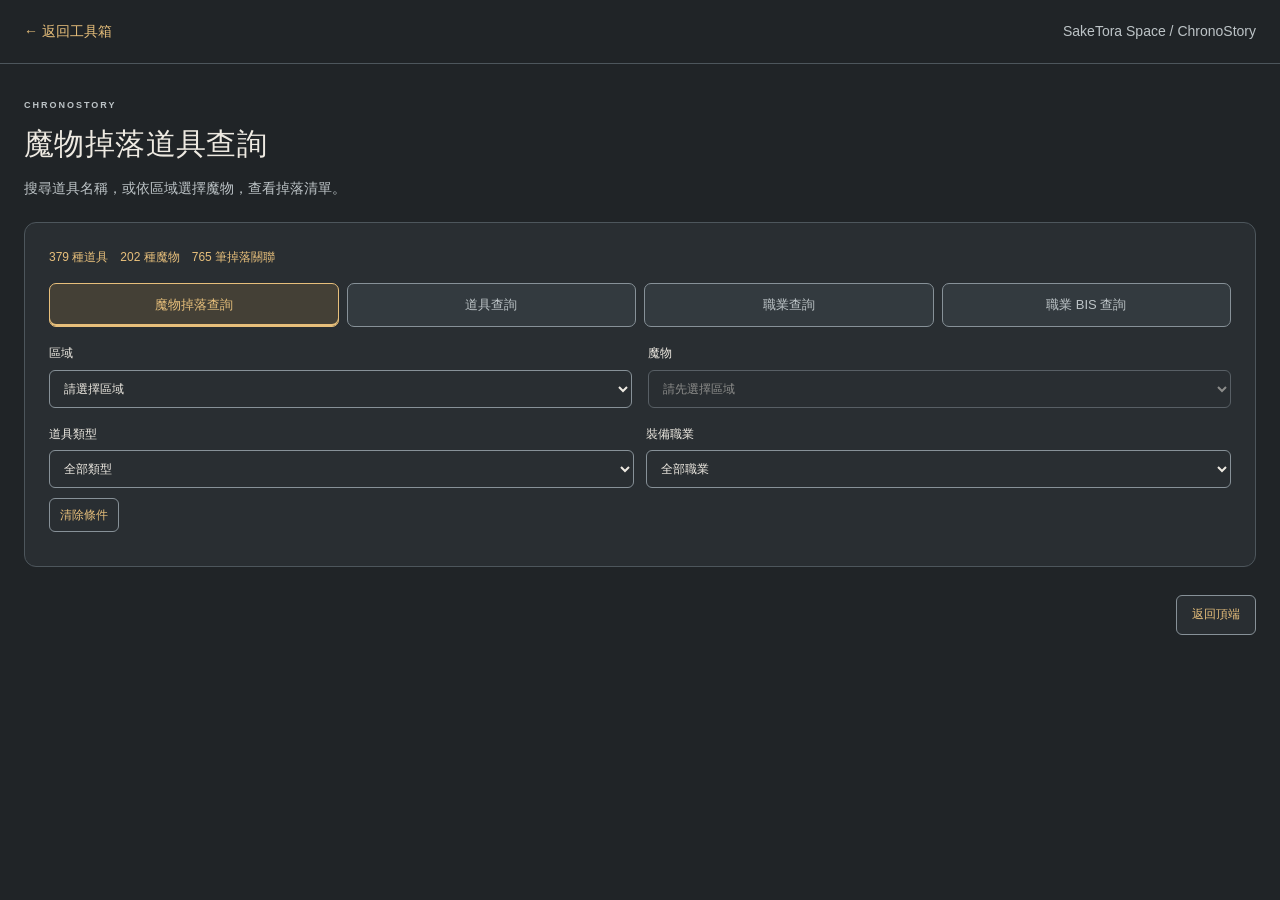
==== commit 2f0b84c9: "feat: 發布 v0.08，新增連結分享預覽" ====
--- a/chronostory-drops.html
+++ b/chronostory-drops.html
@@ -4,8 +4,25 @@
   <meta charset="utf-8">
   <meta name="viewport" content="width=device-width, initial-scale=1">
   <meta name="theme-color" content="#202427">
-  <meta name="description" content="ChronoStory 魔物掉落道具查詢，依名稱搜尋掉落來源，或選擇區域與魔物查看掉落清單。">
+  <meta name="description" content="ChronoStory 道具與魔物掉落查詢，支援名稱搜尋、地區篩選與職業 BIS 裝備比較。">
   <title>魔物掉落道具查詢 · ChronoStory · SakeTora Space</title>
+  <link rel="canonical" href="https://saketora95.github.io/SakeToraSpace/chronostory-drops.html">
+  <meta property="og:type" content="website">
+  <meta property="og:site_name" content="SakeTora Space">
+  <meta property="og:locale" content="zh_TW">
+  <meta property="og:title" content="魔物掉落道具查詢 · ChronoStory · SakeTora Space">
+  <meta property="og:description" content="ChronoStory 道具與魔物掉落查詢，支援名稱搜尋、地區篩選與職業 BIS 裝備比較。">
+  <meta property="og:url" content="https://saketora95.github.io/SakeToraSpace/chronostory-drops.html">
+  <meta property="og:image" content="https://saketora95.github.io/SakeToraSpace/assets/welcome.png">
+  <meta property="og:image:type" content="image/png">
+  <meta property="og:image:width" content="600">
+  <meta property="og:image:height" content="600">
+  <meta property="og:image:alt" content="酒虎舉杯歡迎你來到 SakeTora Space">
+  <meta name="twitter:card" content="summary_large_image">
+  <meta name="twitter:title" content="魔物掉落道具查詢 · ChronoStory · SakeTora Space">
+  <meta name="twitter:description" content="ChronoStory 道具與魔物掉落查詢，支援名稱搜尋、地區篩選與職業 BIS 裝備比較。">
+  <meta name="twitter:image" content="https://saketora95.github.io/SakeToraSpace/assets/welcome.png">
+  <meta name="twitter:image:alt" content="酒虎舉杯歡迎你來到 SakeTora Space">
   <link rel="icon" href="./assets/favicon.png" type="image/png">
   <link rel="stylesheet" href="./assets/css/styles.css">
   <link rel="stylesheet" href="./assets/css/chronostory-drops.css">
--- a/assets/css/styles.css
+++ b/assets/css/styles.css
@@ -51,6 +51,9 @@
 
 .timer-actions{display:grid;grid-template-columns:repeat(3,minmax(0,1fr));gap:10px;width:100%}
 .timer-actions button{width:100%;min-width:0;padding:11px 8px}
+.secondary-button.timer-stop-active{background:#b42332;border-color:#b42332;color:#fff;font-weight:700;box-shadow:0 0 0 3px #b4233226}
+.secondary-button.timer-stop-active:hover{background:#921c29;border-color:#921c29}
+.secondary-button.timer-stop-active:active{background:#781722;box-shadow:none}
 
 /* Stretch the native button/link across its card, keeping favorites separate. */
 .tool-card .open-tool::after{content:"";position:absolute;inset:0;z-index:1;border-radius:10px;cursor:pointer}
@@ -236,6 +239,9 @@
 .welcome-copy p{margin:0 0 16px;line-height:1.9}
 .welcome-copy .welcome-version{margin-bottom:0;padding-top:12px;border-top:1px solid #e7bf7b40;color:var(--muted);font-size:12px}
 .welcome-close{position:absolute;top:12px;right:12px;padding:6px 10px;min-height:36px}
+.welcome-release{margin-top:12px}
+.release-summary{margin:0;padding-left:22px;line-height:1.9}
+.release-summary li+li{margin-top:12px}
 @media(max-width:780px){
   .brand-avatar{width:36px;height:36px}
   .welcome-panel{grid-template-columns:minmax(0,1fr);gap:16px;padding:48px 20px 24px}
@@ -243,3 +249,84 @@
   .welcome-copy{padding-top:0}
   .welcome-copy h2{margin-right:0;font-size:22px}
 }
+
+/* Shared standalone tools are quieter until hovered or focused. */
+.tool-card.card-subdued:not(:hover):not(:focus-within){opacity:.75}
+
+dialog:has(.support-info){width:min(1200px,calc(100% - 32px));height:min(760px,calc(100dvh - 40px));overflow:hidden}
+dialog[open]:has(.support-info){display:flex;flex-direction:column}
+dialog:has(.support-info) .dialog-header{flex-shrink:0}
+dialog:has(.support-info) #tool-content{flex:1;min-height:0}
+.support-info{display:grid;grid-template-columns:190px minmax(0,1fr);gap:20px;height:100%;min-height:0}
+.support-navigation{overflow:auto;overscroll-behavior:contain;padding:4px}
+.support-navigation button{width:100%;text-align:left;white-space:normal;overflow-wrap:anywhere}
+.support-navigation details{margin-top:10px}
+.support-navigation summary{cursor:pointer;padding:10px;color:var(--accent);border:1px solid var(--line);border-radius:8px}
+.support-job-buttons{display:grid;gap:6px;margin:8px 0 0 10px}
+.support-navigation button[aria-pressed="true"]{background:var(--selected);border-color:var(--accent);color:var(--accent)}
+.support-content{min-width:0;overflow:auto;overscroll-behavior:contain;scrollbar-gutter:stable;padding:20px;border:1px solid var(--line);border-radius:8px;background:var(--surface-soft)}
+.support-content h3{margin:0 0 16px;color:var(--accent)}
+.support-navigation summary:focus-visible,.support-content:focus-visible{outline:2px solid var(--accent);outline-offset:-2px}
+.support-overview{width:100%;min-width:760px;border-collapse:collapse;font-size:12px}
+.support-overview th,.support-overview td{padding:12px;text-align:left;vertical-align:top;border:1px solid var(--line)}
+.support-overview thead th{background:var(--panel);white-space:nowrap}
+.support-overview th[scope="row"]{min-width:125px}
+.support-overview td{min-width:140px}
+.support-overview strong,.support-overview td>span{display:block}
+.support-overview strong{white-space:nowrap}
+.support-overview .support-upgrade{color:var(--muted);font-size:inherit;font-weight:400}
+.support-overview td>span,.support-overview .support-upgrade>span{display:block;margin-top:6px;color:var(--muted)}
+.support-group-heading{background:var(--selected);color:var(--accent)}
+.support-skill-list{min-width:460px}
+.support-skill{display:grid;grid-template-columns:minmax(150px,1fr) minmax(0,2fr);gap:20px;align-items:start}
+.support-upgrade{margin-top:12px;padding-top:10px;border-top:1px dashed var(--line)}
+.support-upgrade p{margin:6px 0 0}
+.support-skill [lang="en"],.support-overview [lang="en"]{font-weight:400;color:var(--muted)}
+.support-skill+.support-skill{border-top:1px solid var(--line);margin-top:12px;padding-top:12px}
+.support-skill dt{font-weight:600;overflow-wrap:anywhere}
+.support-skill dd{margin:0;line-height:1.9}
+.support-skill ul{padding-left:24px;margin:8px 0 0}
+@media(max-width:600px){
+  .support-info{grid-template-columns:110px minmax(0,1fr);gap:8px}
+  .support-navigation button,.support-navigation summary{font-size:12px;padding:8px}
+  .support-job-buttons{margin-left:4px}
+  .support-content{padding:12px}
+}
+
+/* Article cards echo tool cards with a softer amber accent. */
+.card-article{--article-accent:#c9b99e;border-color:var(--line);box-shadow:inset 3px 0 var(--article-accent);background:var(--panel)}
+.card-article .tool-icon{background:#393a36;border-color:var(--line);color:var(--article-accent)}
+.card-article .card-type{border:0;background:#393a36;color:var(--article-accent)}
+.card-article .open-tool{color:var(--article-accent)}
+.nav-subcategory-title{display:block;padding:10px 6px 4px;color:var(--accent);font-size:12px;font-weight:600}
+.nav-article-group>ul{list-style:none;margin:4px 0 0 6px;padding-left:8px;border-left:1px dashed var(--line)}
+
+/* Display controls sit beside search; compact cards keep their native actions. */
+.section-top{flex-wrap:wrap}
+.collection-controls{display:flex;align-items:center;gap:12px;min-width:0;margin-left:auto}
+.view-switch{display:flex;flex-shrink:0;border:1px solid var(--line);border-radius:6px;padding:3px;background:var(--panel)}
+.view-switch button{border:0;border-radius:4px;background:none;color:var(--muted);padding:6px 10px;min-height:32px;font-size:12px}
+.view-switch button[aria-pressed="true"]{background:var(--selected);color:var(--accent)}
+.view-switch button:hover{color:var(--text)}
+.view-compact .tool-grid{grid-template-columns:repeat(4,minmax(0,1fr));gap:10px}
+.view-compact .tool-card{min-height:0;padding:10px 12px 0}
+.view-compact .card-top{margin-bottom:4px}
+.view-compact .tool-icon,.view-compact .tool-card p{display:none}
+.view-compact .tool-card h3{font-size:13px;line-height:1.6;margin-bottom:8px}
+.view-compact .card-footer{margin-top:auto;padding:5px 0;flex-wrap:wrap;gap:2px 6px}
+.view-compact .open-tool{margin-left:auto;padding-left:0}
+.view-compact .open-tool span{margin-left:4px}
+@media(max-width:1150px){.view-compact .tool-grid{grid-template-columns:repeat(3,minmax(0,1fr))}}
+@media(max-width:780px){.view-compact .tool-grid{grid-template-columns:repeat(2,minmax(0,1fr))}}
+@media(max-width:520px){
+  .collection-controls{margin-top:16px;width:100%;gap:8px}
+  .collection-controls .search{margin-top:0;width:auto;flex:1;min-width:0}
+  .view-switch button{padding:6px 8px}
+}
+@media(max-width:380px){.view-compact .tool-grid{grid-template-columns:1fr}}
+
+/* Compact cards keep a hidden native action for full-card and keyboard access. */
+.view-compact .card-footer{border:0;padding:0}
+.view-compact .category-label,.view-compact .open-tool span{display:none}
+.view-compact .tool-card .open-tool{padding:0;margin:0;border:0;height:0;min-height:0;font-size:0;line-height:0}
+.view-compact .tool-card{padding-bottom:10px}
--- a/assets/css/chronostory-drops.css
+++ b/assets/css/chronostory-drops.css
@@ -16,6 +16,17 @@
 .drop-controls{display:grid;grid-template-columns:minmax(0,1fr) minmax(0,1fr) minmax(0,2fr);gap:12px;align-items:end}
 .drop-region-controls{display:grid;grid-template-columns:repeat(2,minmax(0,1fr));gap:16px}
 .drop-controls.drop-filters-only{grid-template-columns:repeat(2,minmax(0,1fr));margin-top:16px}
+.drop-job-controls{display:grid;grid-template-columns:minmax(0,1fr);gap:16px;margin-bottom:16px}
+.drop-multi-field{min-width:0;margin:0;padding:0;border:0}
+.drop-multi-field legend{padding:0;margin-bottom:8px;font-size:12px}
+.drop-multi-options{display:flex;flex-wrap:wrap;gap:8px}
+.drop-multi-options button{min-height:40px}
+.drop-multi-options button[aria-pressed="true"]{background:var(--selected);border-color:var(--accent);box-shadow:inset 0 -2px var(--accent);font-weight:700}
+.drop-best-label{display:block;color:var(--accent);font-size:11px;font-weight:700;line-height:1.7}
+.drop-result.drop-best-result{border-left:4px solid var(--accent);background:var(--selected)}
+.drop-fact-total.drop-best-total{border-width:2px}
+.drop-table tbody tr.drop-best-row{background:var(--selected)}
+.drop-controls.drop-job-name{grid-template-columns:minmax(0,1fr)}
 .drop-search .field{min-width:0}
 .drop-search select{width:100%;min-width:0;border:1px solid var(--control-line);border-radius:6px;background:var(--panel);padding:10px;color:var(--text);font:inherit}
 .drop-search select:disabled{opacity:.5}
@@ -80,3 +91,39 @@
 .drop-table tbody tr:nth-child(even){background:var(--surface-soft)}
 
 .drop-browser.drop-has-result{border-top:1px solid var(--line);padding-top:24px;margin-top:20px}
+
+.drop-modes{flex-wrap:wrap}
+.drop-modes button{flex:1 1 130px}
+#drop-bis-profession{display:grid;grid-template-columns:repeat(5,minmax(0,1fr));gap:8px;align-items:stretch}
+.drop-bis-job-column{min-width:0;display:flex;flex-direction:column}
+.drop-bis-job-column>button{flex:1}
+.drop-bis-job-column>button,.drop-bis-builds button{width:100%;padding:8px 4px}
+.drop-bis-builds{display:grid;grid-template-columns:repeat(2,minmax(0,1fr));gap:6px;margin-top:6px}
+.drop-bis-builds button{font-size:12px}
+.drop-bis-controls{margin-bottom:16px}
+.drop-bis-results{border-top:1px solid var(--line)}
+.drop-bis-part{display:grid;grid-template-columns:150px minmax(0,1fr);gap:20px;padding:16px 0;border-bottom:1px solid var(--line)}
+.drop-bis-heading{min-width:0}
+.drop-bis-heading h3{margin:0 0 10px;font-size:16px}
+.drop-bis-navigation{display:flex;gap:6px}
+.drop-bis-navigation button{min-height:36px;padding:6px 8px;font-size:12px}
+.drop-bis-navigation button:disabled{opacity:.45;cursor:default}
+.drop-bis-data{min-width:0;line-height:1.4}
+.drop-bis-rank{margin:0 0 10px;color:var(--accent);font-weight:700}
+.drop-bis-items{list-style:none;padding:0;margin:0}
+.drop-bis-items li+li{border-top:1px solid var(--line);margin-top:10px;padding-top:10px}
+.drop-bis-items h4{margin:0 0 4px;font-size:14px}
+.drop-bis-items p{margin:3px 0;overflow-wrap:anywhere}
+@media(max-width:680px){
+  #drop-bis-profession{gap:4px}
+  .drop-bis-builds button{font-size:11px}
+  .drop-bis-part{grid-template-columns:80px minmax(0,1fr);gap:12px;padding:12px 0}
+  .drop-bis-navigation{flex-direction:column;align-items:stretch}
+}
+
+.drop-bis-items li{border-radius:4px;padding:6px 10px 6px 12px}
+.drop-bis-items .drop-bis-shared-item{background:var(--selected);box-shadow:inset 3px 0 var(--accent)}
+.drop-bis-items .drop-bis-hover-item{background:#29414d;box-shadow:inset 3px 0 #8ed0f0}
+.drop-bis-shared-item h4,.drop-bis-shared-source{color:var(--accent)}
+.drop-bis-hover-item h4,.drop-bis-hover-source{color:#8ed0f0}
+.drop-bis-source{display:inline;padding:0;border:0;background:none;font:inherit;color:inherit;text-align:left;line-height:inherit;text-decoration:underline;text-underline-offset:3px}
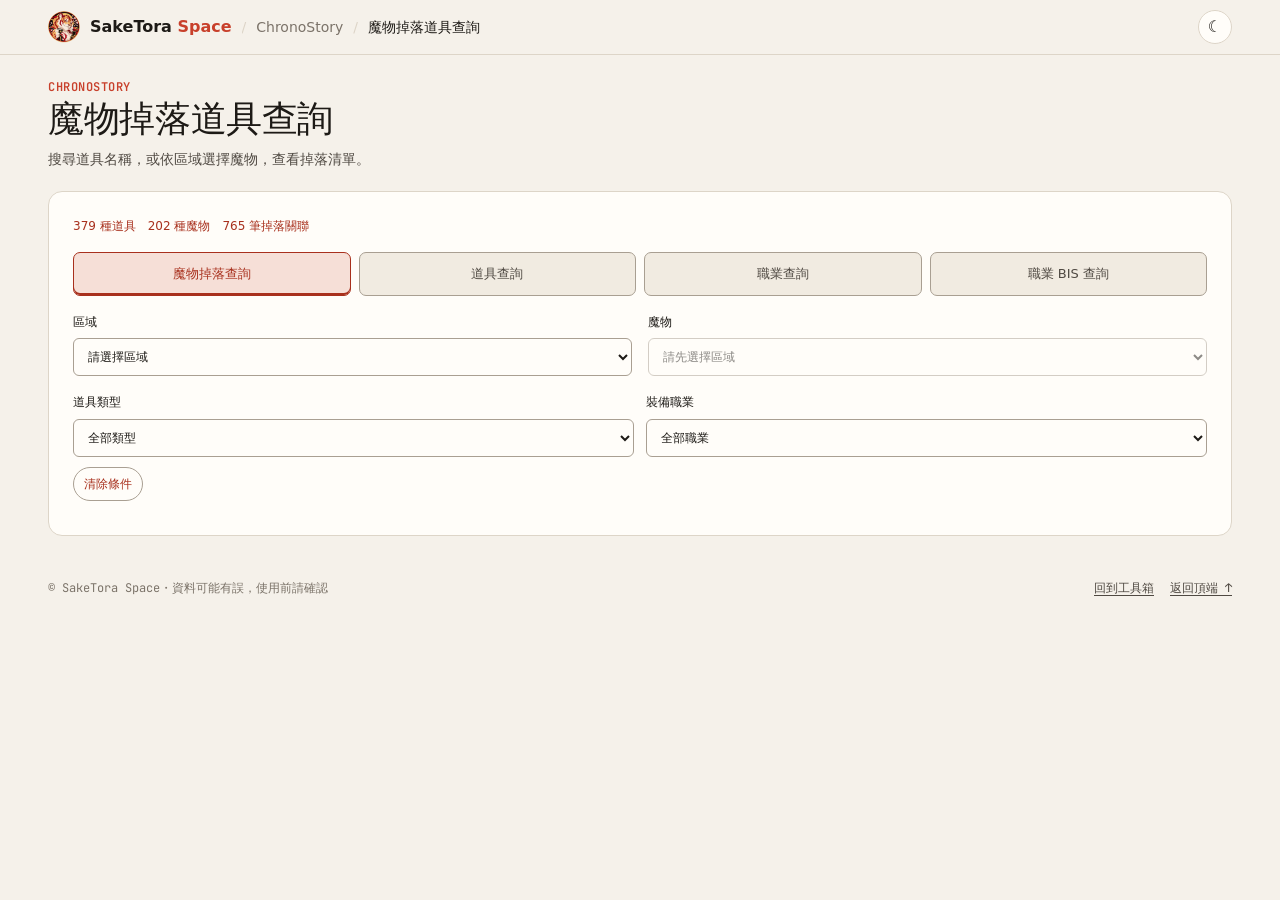
==== commit 280b1f90: "feat: 發布 v0.14，全站改版為新設計並支援淺色與深色主題 - 首頁改以搜尋為主，分類改為分頁並排顯示，新增最近開啟與關於視窗 - 各獨立頁面套用共用頁首、頁尾與主題（theme.css、th" ====
--- a/chronostory-drops.html
+++ b/chronostory-drops.html
@@ -3,7 +3,8 @@
 <head>
   <meta charset="utf-8">
   <meta name="viewport" content="width=device-width, initial-scale=1">
-  <meta name="theme-color" content="#202427">
+  <meta name="theme-color" content="#f5f1ea" media="(prefers-color-scheme: light)">
+  <meta name="theme-color" content="#151412" media="(prefers-color-scheme: dark)">
   <meta name="description" content="ChronoStory 道具與魔物掉落查詢，支援名稱搜尋、地區篩選與職業 BIS 裝備比較。">
   <title>魔物掉落道具查詢 · ChronoStory · SakeTora Space</title>
   <link rel="canonical" href="https://saketora95.github.io/SakeToraSpace/chronostory-drops.html">
@@ -24,19 +25,28 @@
   <meta name="twitter:image" content="https://saketora95.github.io/SakeToraSpace/assets/welcome.png">
   <meta name="twitter:image:alt" content="酒虎舉杯歡迎你來到 SakeTora Space">
   <link rel="icon" href="./assets/favicon.png" type="image/png">
+  <link rel="preconnect" href="https://fonts.googleapis.com">
+  <link rel="preconnect" href="https://fonts.gstatic.com" crossorigin>
+  <link rel="stylesheet" href="https://fonts.googleapis.com/css2?family=JetBrains+Mono:wght@400;600&display=swap">
+  <script>try { const t = localStorage.getItem("saketora.theme"); if (t === "light" || t === "dark") document.documentElement.dataset.theme = t; } catch {}</script>
   <link rel="stylesheet" href="./assets/css/styles.css">
+  <link rel="stylesheet" href="./assets/css/theme.css">
   <link rel="stylesheet" href="./assets/css/chronostory-drops.css">
+  <script src="./assets/js/theme.js" defer></script>
   <script src="./assets/js/tools/chronostory/drop-search.js" defer></script>
   <script src="./assets/js/page-navigation.js" defer></script>
 </head>
 <body class="chronostory-page">
   <a class="skip-link" href="#main">跳至主要內容</a>
-  <header class="chronostory-header"><a href="./index.html">← 返回工具箱</a><span class="muted">SakeTora Space / ChronoStory</span></header>
-  <main id="main">
-    <div class="chronostory-heading"><span class="eyebrow muted">CHRONOSTORY</span><h1>魔物掉落道具查詢</h1><p class="muted">搜尋道具名稱，或依區域選擇魔物，查看掉落清單。</p></div>
+  <header class="site-header">
+    <div class="crumbs"><a class="logo" href="./" aria-label="SakeTora Space 工具箱首頁"><img src="./assets/favicon.png" alt="" width="32" height="32"><span>SakeTora <b>Space</b></span></a><span class="crumb">ChronoStory</span><span class="crumb" aria-current="page">魔物掉落道具查詢</span></div>
+    <nav class="header-actions" aria-label="網站"><button type="button" id="theme-toggle" class="icon-btn" aria-label="切換主題">☾</button></nav>
+  </header>
+  <main id="main" class="page">
+    <div class="page-head"><span class="page-kicker">CHRONOSTORY</span><h1>魔物掉落道具查詢</h1><p>搜尋道具名稱，或依區域選擇魔物，查看掉落清單。</p></div>
     <section id="chronostory-content" class="chronostory-panel" aria-label="ChronoStory 掉落查詢"></section>
     <noscript><p>請啟用 JavaScript 以使用查詢功能。</p></noscript>
-    <footer><div class="footer-actions"><button id="back-to-top" class="secondary-button" type="button">返回頂端</button></div></footer>
   </main>
+  <footer class="site-footer"><span>© SakeTora Space・資料可能有誤，使用前請確認</span><span class="footer-links"><a href="./">回到工具箱</a><button id="back-to-top" type="button">返回頂端 ↑</button></span></footer>
 </body>
 </html>
--- a/assets/css/theme.css
+++ b/assets/css/theme.css
@@ -0,0 +1,143 @@
+/*
+ * Site theme: paper-and-ink tokens, page chrome and shared controls.
+ * Load after styles.css on every page. The legacy tokens (--panel, --accent, ...) used by
+ * styles.css and the page stylesheets are remapped here, so tool content follows this theme.
+ */
+:root {
+  color-scheme: light;
+  --paper: #f5f1ea;
+  --card: #fffdf9;
+  --ink: #1d1a16;
+  --ink-2: #4f4942;
+  --ink-3: #7b7369;
+  --rule: #ddd5c8;
+  --rule-strong: #1d1a16;
+  --accent-strong: #c8402b;
+  --accent-ink: #a8301d;
+  --accent-wash: #f6dfd7;
+  --info-ink: #1f6a8c;
+  --info-wash: #ddeef6;
+  --mark: #ffe08a;
+  --shadow: 0 1px 0 #1d1a1610, 0 12px 30px -16px #1d1a1640;
+  --sans: "Noto Sans TC", "PingFang TC", "Microsoft JhengHei", system-ui, sans-serif;
+  --mono: "JetBrains Mono", ui-monospace, "Cascadia Mono", Consolas, monospace;
+  --gutter: clamp(16px, 4vw, 48px);
+  /* Legacy tokens */
+  --bg: var(--paper);
+  --panel: var(--card);
+  --surface-soft: #f1ebe1;
+  --panel-hover: #f1ebe1;
+  --line: var(--rule);
+  --control-line: #a99f92;
+  --text: var(--ink);
+  --muted: var(--ink-2);
+  --accent: var(--accent-ink);
+  --selected: var(--accent-wash);
+  --primary: var(--accent-strong);
+  --primary-hover: #b23722;
+  --on-primary: #fff;
+  --success: #2f7a4a;
+  --warning: #8a5d00;
+  --danger: #b3261e;
+  --sidebar: 0px;
+  font-family: var(--sans);
+}
+@media (prefers-color-scheme: dark) {
+  :root:not([data-theme="light"]) {
+    color-scheme: dark;
+    --paper: #151412; --card: #1d1b18; --ink: #efe9df; --ink-2: #c3bbb0; --ink-3: #8f877c;
+    --rule: #34302b; --rule-strong: #efe9df; --accent-strong: #ff7556; --accent-ink: #ff8b70; --accent-wash: #3a211b;
+    --info-ink: #8ed0f0; --info-wash: #233a45;
+    --mark: #6b5310; --shadow: 0 1px 0 #0006, 0 16px 34px -18px #000c;
+    --surface-soft: #26231f; --panel-hover: #26231f; --control-line: #6a6259;
+    --primary-hover: #ff8f75; --on-primary: #1d1a16; --success: #9fd0ae; --warning: #f1d193; --danger: #ff9ea4;
+  }
+}
+:root[data-theme="dark"] {
+  color-scheme: dark;
+  --paper: #151412; --card: #1d1b18; --ink: #efe9df; --ink-2: #c3bbb0; --ink-3: #8f877c;
+  --rule: #34302b; --rule-strong: #efe9df; --accent-strong: #ff7556; --accent-ink: #ff8b70; --accent-wash: #3a211b;
+  --info-ink: #8ed0f0; --info-wash: #233a45;
+  --mark: #6b5310; --shadow: 0 1px 0 #0006, 0 16px 34px -18px #000c;
+  --surface-soft: #26231f; --panel-hover: #26231f; --control-line: #6a6259;
+  --primary-hover: #ff8f75; --on-primary: #1d1a16; --success: #9fd0ae; --warning: #f1d193; --danger: #ff9ea4;
+}
+
+* { box-sizing: border-box; }
+html { scroll-behavior: auto; }
+body { margin: 0; background: var(--paper); color: var(--ink); font: 14px/1.6 var(--sans); -webkit-font-smoothing: antialiased; }
+a { color: inherit; }
+button, input, select, textarea { font: inherit; color: inherit; }
+button { cursor: pointer; }
+:focus-visible { outline: 2px solid var(--accent-strong); outline-offset: 2px; border-radius: 4px; }
+[hidden] { display: none !important; }
+mark { background: var(--mark); color: inherit; border-radius: 2px; padding: 0 1px; }
+::selection { background: var(--accent-strong); color: #fff; }
+.skip-link { position: fixed; left: 16px; top: -60px; z-index: 50; padding: 10px 14px; background: var(--ink); color: var(--paper); }
+.skip-link:focus { top: 12px; }
+
+/* Header */
+.site-header {
+  position: sticky; top: 0; z-index: 20;
+  display: flex; align-items: center; justify-content: space-between; gap: 16px;
+  padding: 10px var(--gutter);
+  background: color-mix(in srgb, var(--paper) 88%, transparent);
+  backdrop-filter: blur(10px);
+  border-bottom: 1px solid var(--rule);
+}
+.logo { display: flex; align-items: center; gap: 10px; flex-shrink: 0; text-decoration: none; font-weight: 700; font-size: 16px; }
+.logo img { border-radius: 50%; }
+.logo b { color: var(--accent-strong); }
+/* Pages opened with #no=1 hide the home link; the static brand takes its place. */
+.logo-static { display: none; }
+.logo[hidden] + .logo-static { display: flex; }
+.crumbs { display: flex; align-items: center; gap: 10px; min-width: 0; }
+.crumb { display: inline-flex; align-items: center; gap: 10px; min-width: 0; color: var(--ink-3); white-space: nowrap; overflow: hidden; text-overflow: ellipsis; }
+.crumb::before { content: "/"; color: var(--rule); font-weight: 300; }
+.crumb[aria-current="page"] { color: var(--ink); font-weight: 600; }
+.header-actions { display: flex; align-items: center; gap: 6px; }
+.text-btn { padding: 6px 10px; border: 0; border-radius: 6px; background: none; color: var(--ink-2); text-decoration: none; }
+.text-btn:hover { color: var(--ink); background: var(--rule); }
+.version-pill { padding: 4px 12px; border: 1px solid var(--rule); border-radius: 999px; background: var(--card); font: 600 12px var(--mono); color: var(--ink-2); }
+.version-pill:hover { border-color: var(--ink-3); color: var(--ink); }
+.icon-btn { display: grid; place-items: center; width: 34px; height: 34px; flex-shrink: 0; border: 1px solid var(--rule); border-radius: 50%; background: var(--card); font-size: 16px; line-height: 1; }
+.icon-btn:hover { border-color: var(--ink-3); }
+
+/* Tool pages */
+.page { max-width: 1280px; margin: 0 auto; padding: 24px var(--gutter) 32px; }
+.page-head { margin-bottom: 20px; }
+.page-kicker { display: block; margin: 0; font: 600 12px var(--mono); color: var(--accent-strong); letter-spacing: .5px; }
+.page-head h1 { margin: 2px 0 8px; font-size: clamp(26px, 3vw, 36px); line-height: 1.2; font-weight: 900; letter-spacing: -.01em; }
+.page-head p { max-width: 80ch; margin: 4px 0; color: var(--ink-2); }
+.page-head a { color: var(--accent-ink); text-decoration: underline; text-underline-offset: 3px; }
+
+/* Footer */
+.site-footer { display: flex; justify-content: space-between; align-items: center; flex-wrap: wrap; gap: 8px 16px; max-width: 1280px; margin: 0 auto; padding: 12px var(--gutter) 16px; font: 12px var(--mono); color: var(--ink-3); }
+.footer-links { display: flex; flex-wrap: wrap; gap: 4px 16px; }
+.footer-links a, .footer-links button { padding: 0; border: 0; background: none; color: var(--ink-2); font: inherit; text-decoration: underline; text-underline-offset: 3px; }
+.footer-links a:hover, .footer-links button:hover { color: var(--accent-strong); }
+
+/* Shared controls (styles.css defines them; this rounds them to match) */
+.primary-button, .secondary-button { border-radius: 999px; }
+.primary-button { font-weight: 700; }
+.field input, .field textarea, .field select, select { border-radius: 8px; }
+.eyebrow { font-family: var(--mono); letter-spacing: .5px; }
+
+/* Dialogs & toast */
+dialog { width: min(560px, calc(100% - 32px)); max-height: calc(100dvh - 32px); padding: 22px 26px 26px; border: 2px solid var(--rule-strong); border-radius: 18px; background: var(--card); color: var(--ink); box-shadow: 8px 8px 0 var(--rule-strong); }
+dialog::backdrop { background: #1d1a1666; backdrop-filter: blur(3px); }
+.dialog-header { display: flex; justify-content: space-between; align-items: flex-start; gap: 16px; margin: 0 0 16px; padding-bottom: 12px; border-bottom: 1px solid var(--rule); }
+.dialog-kicker { display: block; margin: 0; font: 12px var(--mono); color: var(--ink-3); }
+dialog h2 { margin: 2px 0 10px; font-size: 22px; font-weight: 900; letter-spacing: 0; }
+.dialog-header h2 { margin-bottom: 0; }
+.toast { position: fixed; left: 50%; bottom: 24px; transform: translateX(-50%); z-index: 30; padding: 9px 18px; border: 0; border-radius: 999px; background: var(--ink); color: var(--paper); font-size: 14px; box-shadow: var(--shadow); }
+
+@media (max-width: 720px) {
+  .crumbs .crumb:not([aria-current]) { display: none; }
+  .crumbs .logo > span { display: none; }
+  .page { padding-top: 18px; }
+  dialog { padding: 18px 18px 22px; }
+}
+@media (prefers-reduced-motion: reduce) {
+  *, *::before, *::after { transition: none !important; }
+}
--- a/assets/css/chronostory-drops.css
+++ b/assets/css/chronostory-drops.css
@@ -1,11 +1,5 @@
 /* ChronoStory: local item / monster drop lookup. */
-.chronostory-header{display:flex;justify-content:space-between;gap:16px;flex-wrap:wrap;padding:20px max(24px,calc((100% - 1232px)/2));border-bottom:1px solid var(--line)}
-.chronostory-header a{color:var(--accent)}
-.chronostory-page main{max-width:1280px;padding:28px 24px 40px}
-.chronostory-heading{margin-bottom:22px}
-.chronostory-heading h1{margin:4px 0;font-size:30px}
-.chronostory-heading p{margin:8px 0;font-size:14px}
-.chronostory-panel{padding:24px;border:1px solid var(--line);border-radius:12px;background:var(--panel)}
+.chronostory-panel{padding:24px;border:1px solid var(--line);border-radius:14px;background:var(--panel)}
 .drop-search{min-width:0;font-size:13px;line-height:1.7}
 .drop-search [hidden]{display:none!important}
 .drop-summary,.drop-tags{display:flex;gap:6px 12px;flex-wrap:wrap}
@@ -72,9 +66,6 @@
 .drop-related span{display:inline-block;margin-left:3px}
 .drop-search button:focus-visible,.drop-search input:focus-visible,.drop-search select:focus-visible,.drop-table-scroll:focus-visible{outline:2px solid var(--accent);outline-offset:-2px}
 @media(max-width:680px){
-  .chronostory-header{font-size:12px;padding:16px}
-  .chronostory-page main{padding:22px 16px 32px}
-  .chronostory-heading h1{font-size:25px}
   .chronostory-panel{padding:16px}
   .drop-controls{grid-template-columns:repeat(2,minmax(0,1fr))}
   .drop-region-controls{grid-template-columns:minmax(0,1fr)}
@@ -123,7 +114,7 @@
 
 .drop-bis-items li{border-radius:4px;padding:6px 10px 6px 12px}
 .drop-bis-items .drop-bis-shared-item{background:var(--selected);box-shadow:inset 3px 0 var(--accent)}
-.drop-bis-items .drop-bis-hover-item{background:#29414d;box-shadow:inset 3px 0 #8ed0f0}
+.drop-bis-items .drop-bis-hover-item{background:var(--info-wash);box-shadow:inset 3px 0 var(--info-ink)}
 .drop-bis-shared-item h4,.drop-bis-shared-source{color:var(--accent)}
-.drop-bis-hover-item h4,.drop-bis-hover-source{color:#8ed0f0}
+.drop-bis-hover-item h4,.drop-bis-hover-source{color:var(--info-ink)}
 .drop-bis-source{display:inline;padding:0;border:0;background:none;font:inherit;color:inherit;text-align:left;line-height:inherit;text-decoration:underline;text-underline-offset:3px}
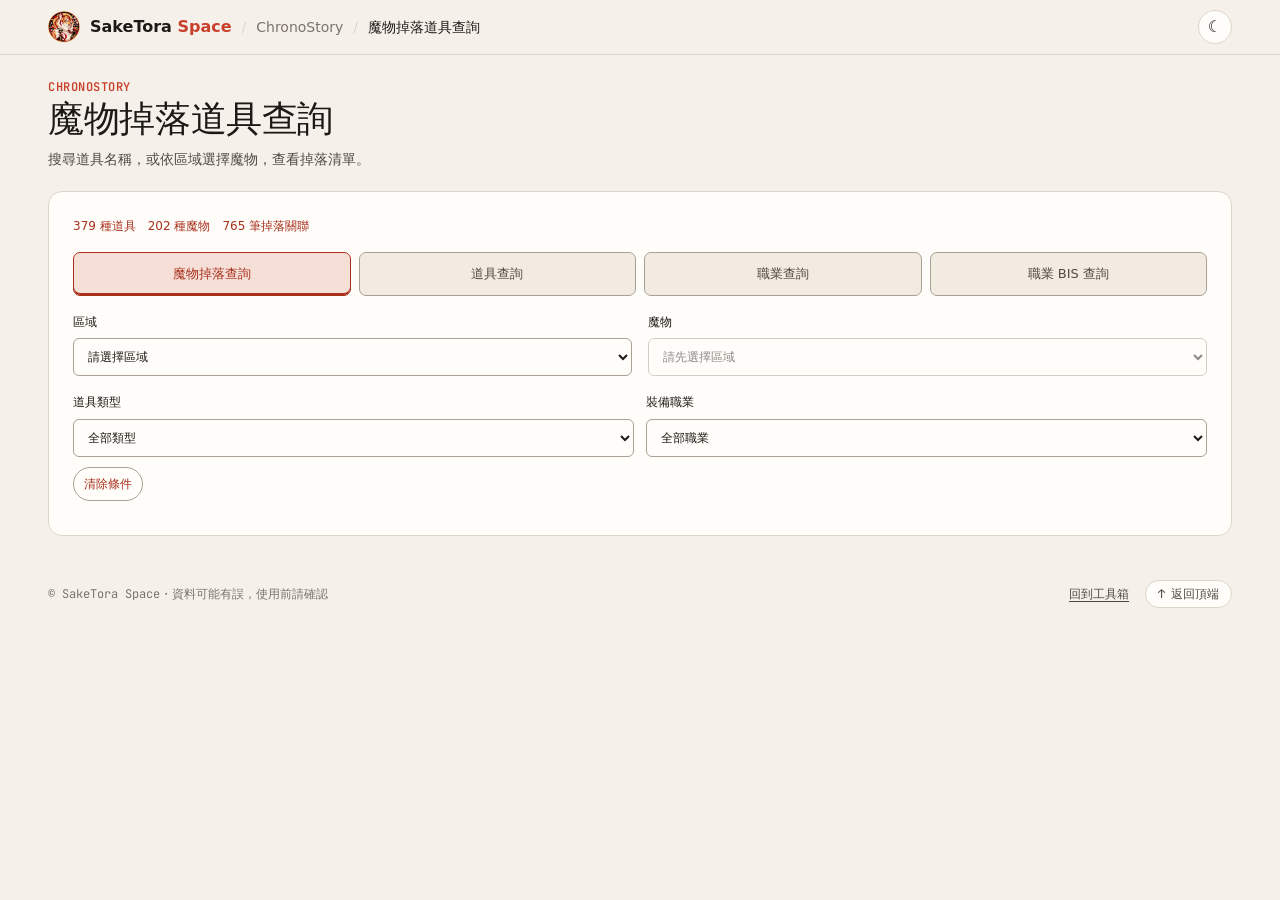
==== commit 46f9a41f: "feat: 發布 v0.16，新增二次元武器附魔並統一返回頂端按鈕 - 王卡搭配裝備更名為 MVP 卡片搭配裝備 - 邊界與二次元的英文名稱改為 frontier 與 two dimension，頁面" ====
--- a/chronostory-drops.html
+++ b/chronostory-drops.html
@@ -47,6 +47,6 @@
     <section id="chronostory-content" class="chronostory-panel" aria-label="ChronoStory 掉落查詢"></section>
     <noscript><p>請啟用 JavaScript 以使用查詢功能。</p></noscript>
   </main>
-  <footer class="site-footer"><span>© SakeTora Space・資料可能有誤，使用前請確認</span><span class="footer-links"><a href="./">回到工具箱</a><button id="back-to-top" type="button">返回頂端 ↑</button></span></footer>
+  <footer class="site-footer"><span>© SakeTora Space・資料可能有誤，使用前請確認</span><span class="footer-links"><a href="./">回到工具箱</a><button type="button" class="to-top" data-to-top><span aria-hidden="true">↑</span>返回頂端</button></span></footer>
 </body>
 </html>
--- a/assets/css/styles.css
+++ b/assets/css/styles.css
@@ -123,7 +123,7 @@
   .laboratory-clock output{font-size:24px}
   .laboratory-clock-meta{flex-basis:100%}
 }
-.grade-chance{display:block;margin-top:5px;color:var(--muted);font-size:11px}
+.grade-chance,.glacier-count,.reform-note{display:block;margin-top:5px;color:var(--muted);font-size:11px}
 .reform-table.grade-table thead th{text-align:center}
 .reform-table.grade-table thead th:first-child[rowspan]{text-align:left}
 #grade-price[aria-invalid="true"]{border-color:var(--accent)}
@@ -226,7 +226,7 @@
 .secondary-button{background:var(--panel)}
 .secondary-button:hover{border-color:var(--accent)}
 .reform-warning{color:var(--warning)}
-#grade-price[aria-invalid="true"],.reform-table input[aria-invalid="true"],.reform-prices input[aria-invalid="true"]{border-color:var(--danger)}
+#grade-price[aria-invalid="true"],.glacier-prices input[aria-invalid="true"],.reform-table input[aria-invalid="true"],.reform-prices input[aria-invalid="true"]{border-color:var(--danger)}
 select:focus-visible{outline:2px solid var(--accent);outline-offset:4px}
 .brand-avatar{display:block;width:44px;height:44px;object-fit:contain;flex-shrink:0}
 footer{align-items:center;flex-wrap:wrap;gap:16px}
--- a/assets/css/theme.css
+++ b/assets/css/theme.css
@@ -110,12 +110,21 @@
 .page-head h1 { margin: 2px 0 8px; font-size: clamp(26px, 3vw, 36px); line-height: 1.2; font-weight: 900; letter-spacing: -.01em; }
 .page-head p { max-width: 80ch; margin: 4px 0; color: var(--ink-2); }
 .page-head a { color: var(--accent-ink); text-decoration: underline; text-underline-offset: 3px; }
+/* A source link sits beside the heading, a step smaller. */
+.page-title { display: flex; flex-wrap: wrap; align-items: baseline; gap: 0 12px; margin: 2px 0 8px; }
+.page-title h1 { margin: 0; }
+.page-source { font-size: 14px; font-weight: 600; }
 
 /* Footer */
 .site-footer { display: flex; justify-content: space-between; align-items: center; flex-wrap: wrap; gap: 8px 16px; max-width: 1280px; margin: 0 auto; padding: 12px var(--gutter) 16px; font: 12px var(--mono); color: var(--ink-3); }
-.footer-links { display: flex; flex-wrap: wrap; gap: 4px 16px; }
+.footer-links { display: flex; flex-wrap: wrap; align-items: center; gap: 4px 16px; }
 .footer-links a, .footer-links button { padding: 0; border: 0; background: none; color: var(--ink-2); font: inherit; text-decoration: underline; text-underline-offset: 3px; }
 .footer-links a:hover, .footer-links button:hover { color: var(--accent-strong); }
+
+/* Back-to-top: one pill style for the footer and for in-page sections alike. */
+.to-top, .footer-links .to-top { display: inline-flex; align-items: center; gap: 6px; padding: 4px 12px; border: 1px solid var(--rule); border-radius: 999px; background: var(--card); color: var(--ink-2); font: 600 12px var(--mono); line-height: 1.5; text-decoration: none; white-space: nowrap; cursor: pointer; }
+.to-top:hover, .footer-links .to-top:hover { border-color: var(--ink-3); color: var(--ink); }
+.to-top:focus-visible { outline: 2px solid var(--accent); outline-offset: 2px; }
 
 /* Shared controls (styles.css defines them; this rounds them to match) */
 .primary-button, .secondary-button { border-radius: 999px; }
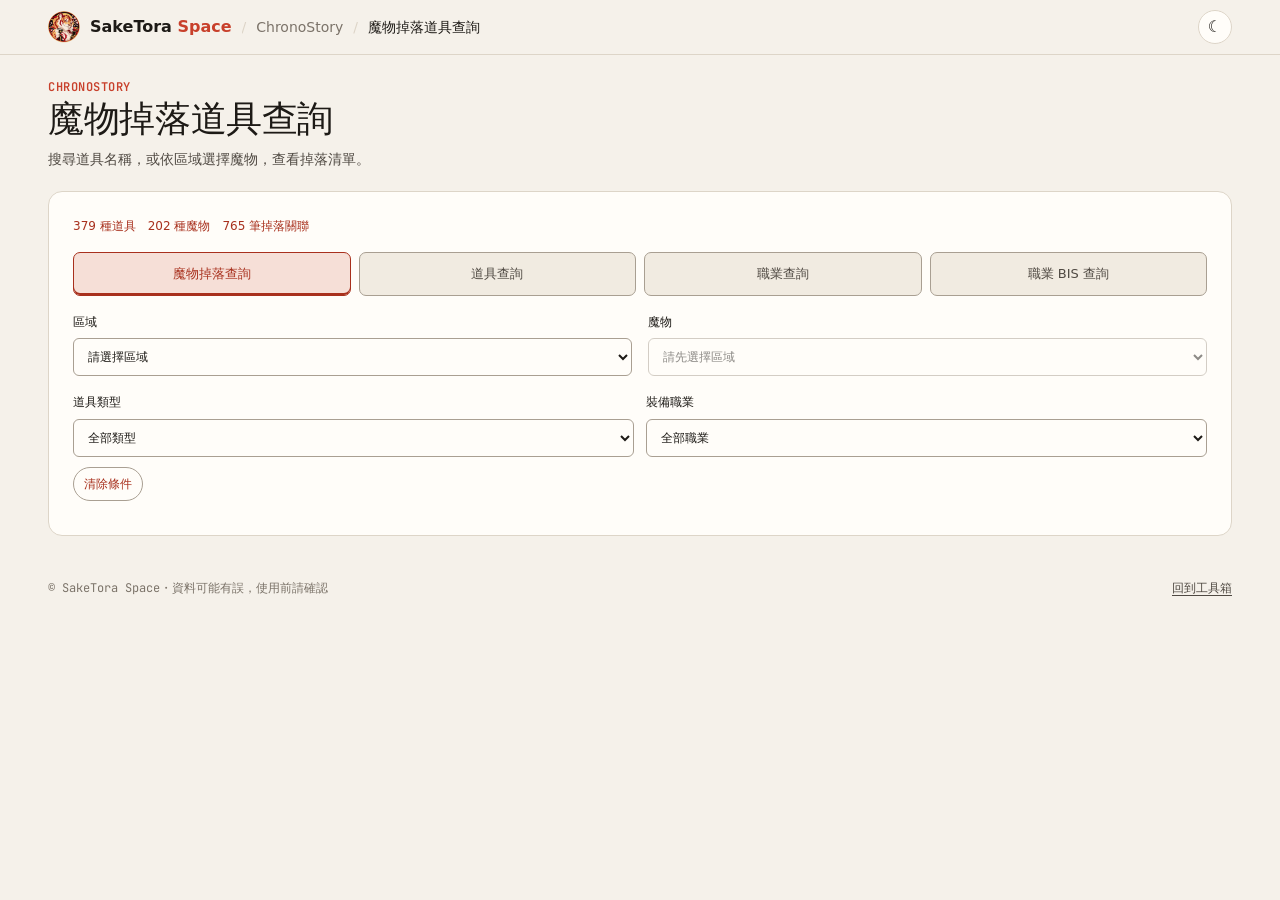
==== commit 83673737: "feat: 發布 v0.18，新增二次元生物圈資訊頁面並改用浮動返回頂端按鈕 - 新增二次元生物圈資訊頁面，整理四篇文章的武器與搭配卡片、披肩、魔物、生態之葉與兌換素材 - 二次元生物圈武器可依職業、" ====
--- a/chronostory-drops.html
+++ b/chronostory-drops.html
@@ -47,6 +47,6 @@
     <section id="chronostory-content" class="chronostory-panel" aria-label="ChronoStory 掉落查詢"></section>
     <noscript><p>請啟用 JavaScript 以使用查詢功能。</p></noscript>
   </main>
-  <footer class="site-footer"><span>© SakeTora Space・資料可能有誤，使用前請確認</span><span class="footer-links"><a href="./">回到工具箱</a><button type="button" class="to-top" data-to-top><span aria-hidden="true">↑</span>返回頂端</button></span></footer>
+  <footer class="site-footer"><span>© SakeTora Space・資料可能有誤，使用前請確認</span><span class="footer-links"><a href="./">回到工具箱</a></span></footer>
 </body>
 </html>
--- a/assets/css/theme.css
+++ b/assets/css/theme.css
@@ -121,10 +121,12 @@
 .footer-links a, .footer-links button { padding: 0; border: 0; background: none; color: var(--ink-2); font: inherit; text-decoration: underline; text-underline-offset: 3px; }
 .footer-links a:hover, .footer-links button:hover { color: var(--accent-strong); }
 
-/* Back-to-top: one pill style for the footer and for in-page sections alike. */
-.to-top, .footer-links .to-top { display: inline-flex; align-items: center; gap: 6px; padding: 4px 12px; border: 1px solid var(--rule); border-radius: 999px; background: var(--card); color: var(--ink-2); font: 600 12px var(--mono); line-height: 1.5; text-decoration: none; white-space: nowrap; cursor: pointer; }
-.to-top:hover, .footer-links .to-top:hover { border-color: var(--ink-3); color: var(--ink); }
+/* Floating back-to-top: translucent so it never hides content, solid only while pointed at or focused. */
+.to-top { position: fixed; right: 20px; bottom: 20px; z-index: 20; display: grid; place-items: center; width: 44px; height: 44px; padding: 0; border: 1px solid var(--rule); border-radius: 999px; background: var(--card); color: var(--ink); font: 700 18px var(--mono); box-shadow: 0 6px 18px #0003; cursor: pointer; opacity: 0; visibility: hidden; transition: opacity .2s, visibility .2s; }
+.to-top.is-visible { opacity: .4; visibility: visible; }
+.to-top.is-visible:hover, .to-top.is-visible:focus-visible { opacity: 1; border-color: var(--accent); color: var(--accent); }
 .to-top:focus-visible { outline: 2px solid var(--accent); outline-offset: 2px; }
+@media (prefers-reduced-motion: reduce) { .to-top { transition: none; } }
 
 /* Shared controls (styles.css defines them; this rounds them to match) */
 .primary-button, .secondary-button { border-radius: 999px; }
